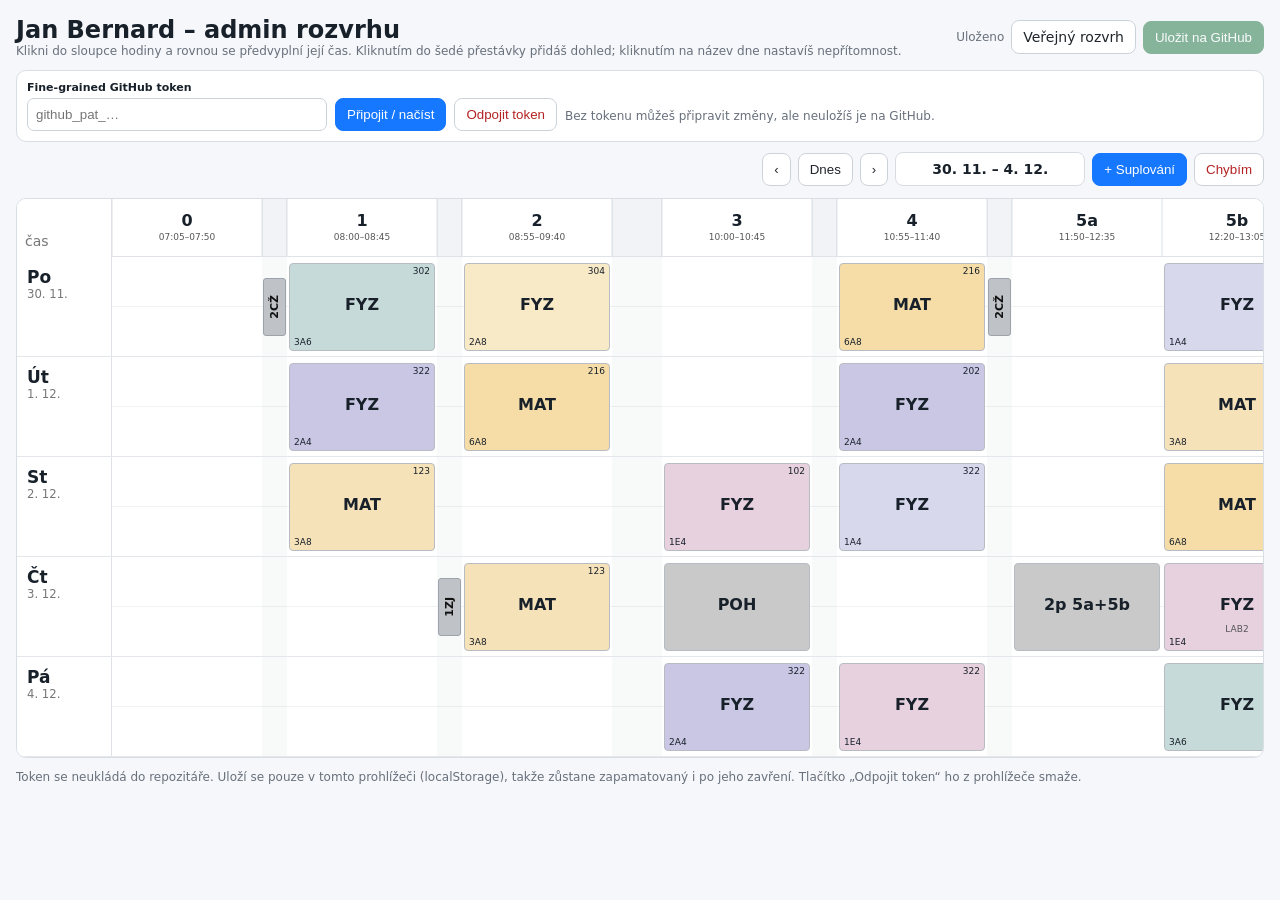
==== admin.html @ e3920791 "Admin: nápověda pro hodiny a dohledy" ====
<!doctype html><html lang="cs"><head><meta charset="utf-8"><meta name="viewport" content="width=device-width,initial-scale=1"><title>Admin rozvrhu</title><link rel="stylesheet" href="style.css"></head><body class="admin"><div class="app"><div class="top"><div><h1 id="pageTitle">Admin rozvrhu</h1><div class="sub">Klikni do sloupce hodiny a rovnou se předvyplní její čas. Kliknutím do šedé přestávky přidáš dohled; kliknutím na název dne nastavíš nepřítomnost.</div></div><div class="controls"><span id="dirty" class="sub">Uloženo</span><a class="btn" href="index.html">Veřejný rozvrh</a><button class="btn green" id="saveGitHub" disabled>Uložit na GitHub</button></div></div><div class="adminbox"><div class="field"><label>Fine-grained GitHub token</label><input type="password" id="tokenInput" placeholder="github_pat_…" autocomplete="off"></div><button class="btn primary" id="connect">Připojit / načíst</button><button class="btn red" id="disconnect">Odpojit token</button><span class="status" id="tokenState"></span></div><div class="notice" id="notice"></div><div class="top"><span></span><div class="controls"><button class="btn" id="prevWeek">‹</button><button class="btn" id="todayBtn">Dnes</button><button class="btn" id="nextWeek">›</button><span class="week" id="weekLabel"></span><button class="btn primary" id="addSub">+ Suplování</button><button class="btn red" id="addAbs">Chybím</button></div></div><div class="shell"><div class="sched"><div style="position:relative"><div class="corner">čas</div><div class="head" id="timeHeader"></div></div><div id="days"></div></div></div><p class="hint">Token se neukládá do repozitáře. Uloží se pouze v tomto prohlížeči (localStorage), takže zůstane zapamatovaný i po jeho zavření. Tlačítko „Odpojit token“ ho z prohlížeče smaže.</p></div>
<dialog id="dlg"><div class="modal"><h2 id="dlgTitle">Upravit</h2><div class="form"><div class="field full"><label>Stav</label><select id="fStatus"><option value="normal">Běžná hodina / změna</option><option value="cancelled">Hodina odpadá</option></select></div><div class="field"><label>Datum</label><input type="date" id="fDate"></div><div class="field"><label>Předmět</label><input id="fSubject"></div><div class="field"><label>Třída</label><input id="fClass"></div><div class="field"><label>Učebna / místo dohledu</label><input id="fRoom"></div><div class="field"><label>Od</label><input type="time" id="fStart"></div><div class="field"><label>Do</label><input type="time" id="fEnd"></div><div class="field full"><label>Poznámka</label><textarea id="fNote"></textarea></div></div><div class="actions"><button class="btn red hidden" id="del">Smazat</button><span></span><div><button class="btn" onclick="dlg.close()">Zrušit</button> <button class="btn primary" id="saveLesson">Použít změnu</button></div></div></div></dialog>
<dialog id="adlg"><div class="modal"><h2>Nepřítomnost</h2><div class="field"><label>Datum</label><input type="date" id="aDate"></div><br><div class="field"><label>Poznámka</label><input id="aNote" placeholder="školení, nemoc…"></div><div class="actions"><button class="btn red hidden" id="adel">Zrušit nepřítomnost</button><div><button class="btn" onclick="adlg.close()">Zavřít</button> <button class="btn primary" id="asave">Použít</button></div></div></div></dialog>
<script src="common.js"></script><script src="admin.js"></script></body></html>
---- style.css ----
*{box-sizing:border-box}body{margin:0;background:#f5f7fa;color:#18202a;font:14px system-ui,-apple-system,Segoe UI,Arial}.app{max-width:1700px;margin:auto;padding:16px}.top{display:flex;align-items:center;justify-content:space-between;gap:10px;flex-wrap:wrap;margin-bottom:12px}h1{font-size:24px;margin:0}.sub,.hint{color:#68707c;font-size:12px}.controls{display:flex;gap:7px;align-items:center;flex-wrap:wrap}.btn{border:1px solid #ccd2d9;border-radius:8px;background:#fff;padding:8px 11px;color:#20252b;text-decoration:none;cursor:pointer}.btn.primary{background:#1677ff;border-color:#1677ff;color:#fff}.btn.green{background:#19733b;border-color:#19733b;color:#fff}.btn.red{color:#b42323}.btn:disabled{opacity:.5}.week{min-width:190px;text-align:center;font-weight:650;background:#fff;border:1px solid #d7dce2;padding:8px;border-radius:8px}.notice{display:none;padding:9px 11px;margin:0 0 10px;border-radius:8px;background:#fff4ce;border:1px solid #e9cf75}.notice.show{display:block}.notice.ok{background:#eaf7ee;border-color:#a9d5b4}.notice.err{background:#fff0f0;border-color:#dfa4a4}.adminbox{display:flex;gap:8px;align-items:end;flex-wrap:wrap;background:#fff;border:1px solid #d9dee5;border-radius:10px;padding:10px;margin-bottom:10px}.adminbox input{min-width:300px}.status{color:#68707c;font-size:12px;padding-bottom:8px}.shell{overflow:auto;background:#fff;border:1px solid #d9dee5;border-radius:10px}.sched{min-width:1500px}.head{display:grid;position:relative;height:58px;margin-left:95px;border-bottom:1px solid #dfe3e8;background:#fff}.corner{position:absolute;width:95px;height:58px;border-right:1px solid #dfe3e8;padding:34px 8px 0;color:#777;z-index:5;background:#fff}.periodCell{display:flex;flex-direction:column;align-items:center;justify-content:center;border-left:1px solid #edf0f3;border-right:1px solid #edf0f3;white-space:nowrap}.periodCell b{font-size:16px;line-height:1.05}.periodCell small{font-size:9px;color:#555;margin-top:2px}.breakCell{background:#f1f3f6;border-left:1px solid #e0e4e9;border-right:1px solid #e0e4e9}.row{position:relative;height:100px;border-bottom:1px solid #e3e6ea;background:#fff}.day{position:absolute;left:0;top:0;width:95px;height:100%;z-index:7;background:#fff;border-right:1px solid #dfe3e8;padding:10px}.day b{font-size:17px}.day small{display:block;color:#777}.admin .day{cursor:pointer}.track{position:absolute;left:95px;right:0;top:0;bottom:0;display:grid;align-items:stretch;overflow:hidden}.track:before{content:"";position:absolute;inset:0;pointer-events:none;background:linear-gradient(to bottom,transparent 0,transparent 49%,rgba(230,233,238,.6) 50%,transparent 51%)}.slotHit{grid-row:1;border:0;padding:0;margin:0;background:transparent;z-index:1;min-width:0}.admin .slotHit{cursor:pointer}.admin .periodHit:hover{background:rgba(22,119,255,.055)}.admin .breakHit{background:rgba(130,138,150,.055)}.admin .breakHit:hover{background:rgba(130,138,150,.16)}.lesson{grid-row:1;position:relative;height:88px;align-self:center;margin:0 2px;border:1px solid #b7bcc3;border-radius:4px;overflow:hidden;z-index:2;min-width:0}.admin .lesson{cursor:pointer}.lesson .room{position:absolute;right:4px;top:2px;font-size:9px}.lesson .etime{position:absolute;left:4px;top:2px;font-size:8px;color:#5f6873}.lesson .subj{position:absolute;top:31px;left:4px;right:4px;text-align:center;font-size:16px;font-weight:600;white-space:nowrap;overflow:hidden;text-overflow:ellipsis}.lesson .cls{position:absolute;left:4px;bottom:3px;font-size:9px}.lesson .note{position:absolute;left:4px;right:4px;bottom:16px;text-align:center;font-size:9px;color:#555;white-space:nowrap;overflow:hidden;text-overflow:ellipsis}.lesson.changed:after,.duty.changed:after{content:'ZMĚNA';position:absolute;left:3px;top:2px;font-size:8px;font-weight:700;background:#ffefad;padding:1px 3px;border-radius:2px}.lesson.cancelled{background:repeating-linear-gradient(-45deg,#f6d2d2,#f6d2d2 7px,#fff0f0 7px,#fff0f0 14px)!important}.lesson.cancelled .subj{text-decoration:line-through}.lesson.now{outline:3px solid #1677ff;outline-offset:-1px}.duty{grid-row:1;position:relative;z-index:4;align-self:center;height:58px;margin:0 1px;border:1px solid #9da3aa;border-radius:3px;background:#bfc2c6;color:#111;display:flex;align-items:center;justify-content:center;overflow:hidden;cursor:default}.admin .duty{cursor:pointer}.duty span{writing-mode:vertical-rl;transform:rotate(180deg);font-size:11px;font-weight:650;white-space:nowrap}.duty.cancelled{opacity:.45;text-decoration:line-through}.duty.now{outline:3px solid #1677ff;outline-offset:-1px}.absence{display:none;position:absolute;left:0;right:0;top:30px;height:40px;z-index:12;border:2px solid #c62828;background:#ffededee;align-items:center;justify-content:center;color:#a61c1c;font-weight:800}.absent .lesson,.absent .duty{opacity:.25}.absent .absence{display:flex}.line{display:none;grid-row:1;position:relative;z-index:15;pointer-events:none;width:100%;height:100%}.line:after{content:"";position:absolute;left:calc(var(--frac,0)*100%);top:0;bottom:0;width:2px;background:#e12626;box-shadow:0 0 0 1px #fff8}.line:before{content:attr(data-time);position:absolute;left:calc(var(--frac,0)*100% + 3px);top:2px;background:#e12626;color:#fff;padding:1px 4px;border-radius:3px;font-size:9px;white-space:nowrap}.field{display:flex;flex-direction:column;gap:4px}.field label{font-size:11px;font-weight:650}.field input,.field select,.field textarea{border:1px solid #ccd2d9;border-radius:7px;padding:8px}.field textarea{min-height:60px}dialog{border:0;border-radius:12px;padding:0;width:min(510px,calc(100% - 24px));box-shadow:0 20px 60px #0005}dialog::backdrop{background:#1116}.modal{padding:16px}.form{display:grid;grid-template-columns:1fr 1fr;gap:9px}.full{grid-column:1/-1}.actions{display:flex;justify-content:space-between;gap:8px;margin-top:14px}.hidden{display:none!important}@media(max-width:700px){.app{padding:9px}h1{font-size:20px}.form{grid-template-columns:1fr}.full{grid-column:auto}.adminbox input{min-width:100%}.week{min-width:150px}.lesson .subj{font-size:14px}}
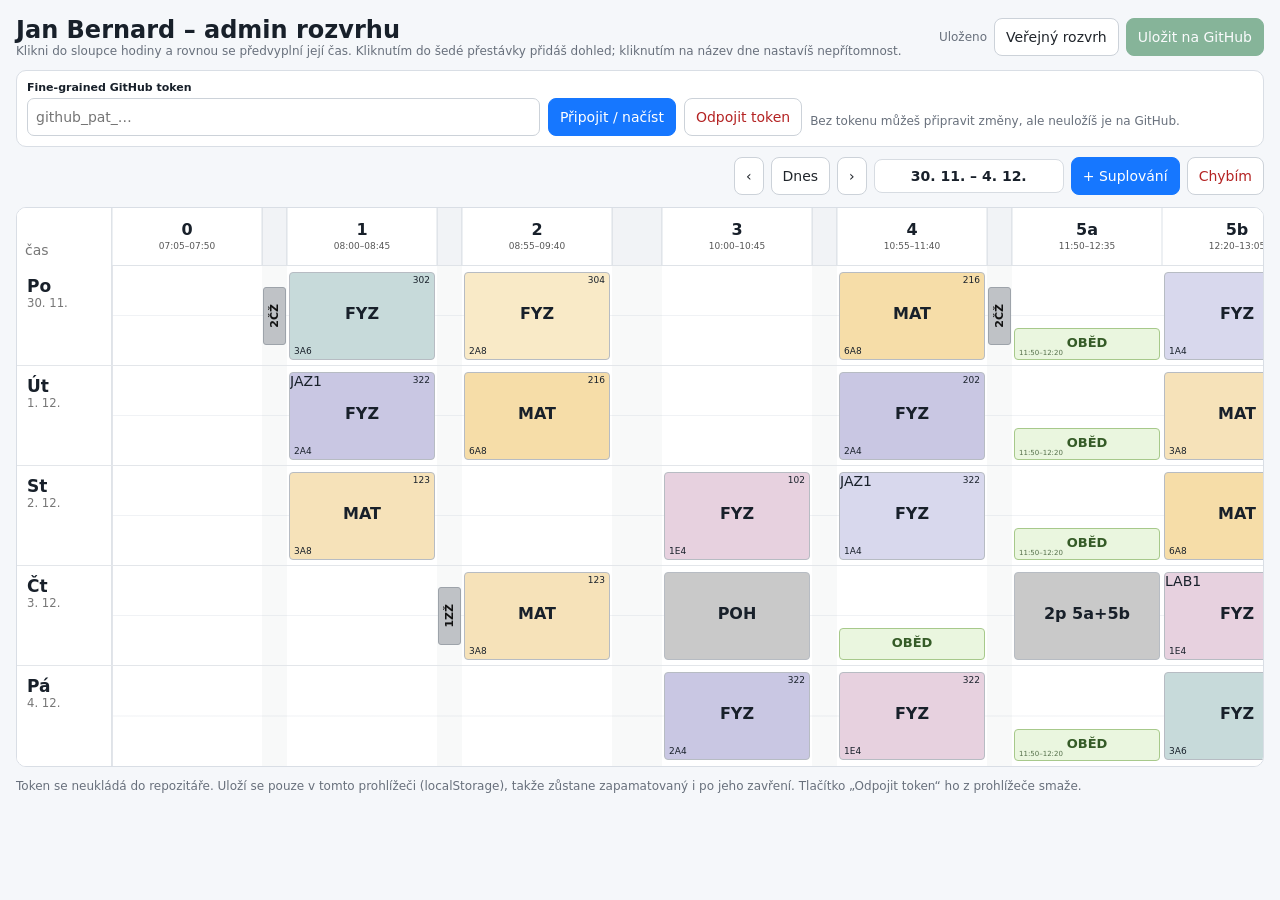
==== commit e257e16f: "Admin: přidat volbu Test / písemka" ====
--- a/admin.html
+++ b/admin.html
@@ -1,4 +1,4 @@
 <!doctype html><html lang="cs"><head><meta charset="utf-8"><meta name="viewport" content="width=device-width,initial-scale=1"><title>Admin rozvrhu</title><link rel="stylesheet" href="style.css"></head><body class="admin"><div class="app"><div class="top"><div><h1 id="pageTitle">Admin rozvrhu</h1><div class="sub">Klikni do sloupce hodiny a rovnou se předvyplní její čas. Kliknutím do šedé přestávky přidáš dohled; kliknutím na název dne nastavíš nepřítomnost.</div></div><div class="controls"><span id="dirty" class="sub">Uloženo</span><a class="btn" href="index.html">Veřejný rozvrh</a><button class="btn green" id="saveGitHub" disabled>Uložit na GitHub</button></div></div><div class="adminbox"><div class="field"><label>Fine-grained GitHub token</label><input type="password" id="tokenInput" placeholder="github_pat_…" autocomplete="off"></div><button class="btn primary" id="connect">Připojit / načíst</button><button class="btn red" id="disconnect">Odpojit token</button><span class="status" id="tokenState"></span></div><div class="notice" id="notice"></div><div class="top"><span></span><div class="controls"><button class="btn" id="prevWeek">‹</button><button class="btn" id="todayBtn">Dnes</button><button class="btn" id="nextWeek">›</button><span class="week" id="weekLabel"></span><button class="btn primary" id="addSub">+ Suplování</button><button class="btn red" id="addAbs">Chybím</button></div></div><div class="shell"><div class="sched"><div style="position:relative"><div class="corner">čas</div><div class="head" id="timeHeader"></div></div><div id="days"></div></div></div><p class="hint">Token se neukládá do repozitáře. Uloží se pouze v tomto prohlížeči (localStorage), takže zůstane zapamatovaný i po jeho zavření. Tlačítko „Odpojit token“ ho z prohlížeče smaže.</p></div>
-<dialog id="dlg"><div class="modal"><h2 id="dlgTitle">Upravit</h2><div class="form"><div class="field full"><label>Stav</label><select id="fStatus"><option value="normal">Běžná hodina / změna</option><option value="cancelled">Hodina odpadá</option></select></div><div class="field"><label>Datum</label><input type="date" id="fDate"></div><div class="field"><label>Předmět</label><input id="fSubject"></div><div class="field"><label>Třída</label><input id="fClass"></div><div class="field"><label>Učebna / místo dohledu</label><input id="fRoom"></div><div class="field"><label>Od</label><input type="time" id="fStart"></div><div class="field"><label>Do</label><input type="time" id="fEnd"></div><div class="field full"><label>Poznámka</label><textarea id="fNote"></textarea></div></div><div class="actions"><button class="btn red hidden" id="del">Smazat</button><span></span><div><button class="btn" onclick="dlg.close()">Zrušit</button> <button class="btn primary" id="saveLesson">Použít změnu</button></div></div></div></dialog>
+<dialog id="dlg"><div class="modal"><h2 id="dlgTitle">Upravit</h2><div class="form"><div class="field full"><label>Stav</label><select id="fStatus"><option value="normal">Běžná hodina / změna</option><option value="cancelled">Hodina odpadá</option></select></div><div class="field"><label>Datum</label><input type="date" id="fDate"></div><div class="field"><label>Předmět</label><input id="fSubject"></div><div class="field"><label>Třída</label><input id="fClass"></div><div class="field"><label>Učebna / místo dohledu</label><input id="fRoom"></div><div class="field"><label>Od</label><input type="time" id="fStart"></div><div class="field"><label>Do</label><input type="time" id="fEnd"></div><div class="field full"><label class="checkline"><input type="checkbox" id="fTest"> <span>Test / písemka</span></label></div><div class="field full"><label>Poznámka</label><textarea id="fNote"></textarea></div></div><div class="actions"><button class="btn red hidden" id="del">Smazat</button><span></span><div><button class="btn" onclick="dlg.close()">Zrušit</button> <button class="btn primary" id="saveLesson">Použít změnu</button></div></div></div></dialog>
 <dialog id="adlg"><div class="modal"><h2>Nepřítomnost</h2><div class="field"><label>Datum</label><input type="date" id="aDate"></div><br><div class="field"><label>Poznámka</label><input id="aNote" placeholder="školení, nemoc…"></div><div class="actions"><button class="btn red hidden" id="adel">Zrušit nepřítomnost</button><div><button class="btn" onclick="adlg.close()">Zavřít</button> <button class="btn primary" id="asave">Použít</button></div></div></div></dialog>
 <script src="common.js"></script><script src="admin.js"></script></body></html>
--- a/style.css
+++ b/style.css
@@ -1 +1,83 @@
-*{box-sizing:border-box}body{margin:0;background:#f5f7fa;color:#18202a;font:14px system-ui,-apple-system,Segoe UI,Arial}.app{max-width:1700px;margin:auto;padding:16px}.top{display:flex;align-items:center;justify-content:space-between;gap:10px;flex-wrap:wrap;margin-bottom:12px}h1{font-size:24px;margin:0}.sub,.hint{color:#68707c;font-size:12px}.controls{display:flex;gap:7px;align-items:center;flex-wrap:wrap}.btn{border:1px solid #ccd2d9;border-radius:8px;background:#fff;padding:8px 11px;color:#20252b;text-decoration:none;cursor:pointer}.btn.primary{background:#1677ff;border-color:#1677ff;color:#fff}.btn.green{background:#19733b;border-color:#19733b;color:#fff}.btn.red{color:#b42323}.btn:disabled{opacity:.5}.week{min-width:190px;text-align:center;font-weight:650;background:#fff;border:1px solid #d7dce2;padding:8px;border-radius:8px}.notice{display:none;padding:9px 11px;margin:0 0 10px;border-radius:8px;background:#fff4ce;border:1px solid #e9cf75}.notice.show{display:block}.notice.ok{background:#eaf7ee;border-color:#a9d5b4}.notice.err{background:#fff0f0;border-color:#dfa4a4}.adminbox{display:flex;gap:8px;align-items:end;flex-wrap:wrap;background:#fff;border:1px solid #d9dee5;border-radius:10px;padding:10px;margin-bottom:10px}.adminbox input{min-width:300px}.status{color:#68707c;font-size:12px;padding-bottom:8px}.shell{overflow:auto;background:#fff;border:1px solid #d9dee5;border-radius:10px}.sched{min-width:1500px}.head{display:grid;position:relative;height:58px;margin-left:95px;border-bottom:1px solid #dfe3e8;background:#fff}.corner{position:absolute;width:95px;height:58px;border-right:1px solid #dfe3e8;padding:34px 8px 0;color:#777;z-index:5;background:#fff}.periodCell{display:flex;flex-direction:column;align-items:center;justify-content:center;border-left:1px solid #edf0f3;border-right:1px solid #edf0f3;white-space:nowrap}.periodCell b{font-size:16px;line-height:1.05}.periodCell small{font-size:9px;color:#555;margin-top:2px}.breakCell{background:#f1f3f6;border-left:1px solid #e0e4e9;border-right:1px solid #e0e4e9}.row{position:relative;height:100px;border-bottom:1px solid #e3e6ea;background:#fff}.day{position:absolute;left:0;top:0;width:95px;height:100%;z-index:7;background:#fff;border-right:1px solid #dfe3e8;padding:10px}.day b{font-size:17px}.day small{display:block;color:#777}.admin .day{cursor:pointer}.track{position:absolute;left:95px;right:0;top:0;bottom:0;display:grid;align-items:stretch;overflow:hidden}.track:before{content:"";position:absolute;inset:0;pointer-events:none;background:linear-gradient(to bottom,transparent 0,transparent 49%,rgba(230,233,238,.6) 50%,transparent 51%)}.slotHit{grid-row:1;border:0;padding:0;margin:0;background:transparent;z-index:1;min-width:0}.admin .slotHit{cursor:pointer}.admin .periodHit:hover{background:rgba(22,119,255,.055)}.admin .breakHit{background:rgba(130,138,150,.055)}.admin .breakHit:hover{background:rgba(130,138,150,.16)}.lesson{grid-row:1;position:relative;height:88px;align-self:center;margin:0 2px;border:1px solid #b7bcc3;border-radius:4px;overflow:hidden;z-index:2;min-width:0}.admin .lesson{cursor:pointer}.lesson .room{position:absolute;right:4px;top:2px;font-size:9px}.lesson .etime{position:absolute;left:4px;top:2px;font-size:8px;color:#5f6873}.lesson .subj{position:absolute;top:31px;left:4px;right:4px;text-align:center;font-size:16px;font-weight:600;white-space:nowrap;overflow:hidden;text-overflow:ellipsis}.lesson .cls{position:absolute;left:4px;bottom:3px;font-size:9px}.lesson .note{position:absolute;left:4px;right:4px;bottom:16px;text-align:center;font-size:9px;color:#555;white-space:nowrap;overflow:hidden;text-overflow:ellipsis}.lesson.changed:after,.duty.changed:after{content:'ZMĚNA';position:absolute;left:3px;top:2px;font-size:8px;font-weight:700;background:#ffefad;padding:1px 3px;border-radius:2px}.lesson.cancelled{background:repeating-linear-gradient(-45deg,#f6d2d2,#f6d2d2 7px,#fff0f0 7px,#fff0f0 14px)!important}.lesson.cancelled .subj{text-decoration:line-through}.lesson.now{outline:3px solid #1677ff;outline-offset:-1px}.duty{grid-row:1;position:relative;z-index:4;align-self:center;height:58px;margin:0 1px;border:1px solid #9da3aa;border-radius:3px;background:#bfc2c6;color:#111;display:flex;align-items:center;justify-content:center;overflow:hidden;cursor:default}.admin .duty{cursor:pointer}.duty span{writing-mode:vertical-rl;transform:rotate(180deg);font-size:11px;font-weight:650;white-space:nowrap}.duty.cancelled{opacity:.45;text-decoration:line-through}.duty.now{outline:3px solid #1677ff;outline-offset:-1px}.absence{display:none;position:absolute;left:0;right:0;top:30px;height:40px;z-index:12;border:2px solid #c62828;background:#ffededee;align-items:center;justify-content:center;color:#a61c1c;font-weight:800}.absent .lesson,.absent .duty{opacity:.25}.absent .absence{display:flex}.line{display:none;grid-row:1;position:relative;z-index:15;pointer-events:none;width:100%;height:100%}.line:after{content:"";position:absolute;left:calc(var(--frac,0)*100%);top:0;bottom:0;width:2px;background:#e12626;box-shadow:0 0 0 1px #fff8}.line:before{content:attr(data-time);position:absolute;left:calc(var(--frac,0)*100% + 3px);top:2px;background:#e12626;color:#fff;padding:1px 4px;border-radius:3px;font-size:9px;white-space:nowrap}.field{display:flex;flex-direction:column;gap:4px}.field label{font-size:11px;font-weight:650}.field input,.field select,.field textarea{border:1px solid #ccd2d9;border-radius:7px;padding:8px}.field textarea{min-height:60px}dialog{border:0;border-radius:12px;padding:0;width:min(510px,calc(100% - 24px));box-shadow:0 20px 60px #0005}dialog::backdrop{background:#1116}.modal{padding:16px}.form{display:grid;grid-template-columns:1fr 1fr;gap:9px}.full{grid-column:1/-1}.actions{display:flex;justify-content:space-between;gap:8px;margin-top:14px}.hidden{display:none!important}@media(max-width:700px){.app{padding:9px}h1{font-size:20px}.form{grid-template-columns:1fr}.full{grid-column:auto}.adminbox input{min-width:100%}.week{min-width:150px}.lesson .subj{font-size:14px}}
+:root{--day-w:95px;--row-h:100px}
+*{box-sizing:border-box}
+html{-webkit-text-size-adjust:100%}
+body{margin:0;background:#f5f7fa;color:#18202a;font:14px system-ui,-apple-system,Segoe UI,Arial;overscroll-behavior-y:none}
+button,input,select,textarea{font:inherit}
+button,a{-webkit-tap-highlight-color:transparent}
+.app{max-width:1700px;margin:auto;padding:16px}
+.top{display:flex;align-items:center;justify-content:space-between;gap:10px;flex-wrap:wrap;margin-bottom:12px}
+h1{font-size:24px;margin:0}
+.sub,.hint{color:#68707c;font-size:12px}
+.controls{display:flex;gap:7px;align-items:center;flex-wrap:wrap}
+.btn{min-height:38px;border:1px solid #ccd2d9;border-radius:8px;background:#fff;padding:8px 11px;color:#20252b;text-decoration:none;cursor:pointer;display:inline-flex;align-items:center;justify-content:center}
+.btn.primary{background:#1677ff;border-color:#1677ff;color:#fff}.btn.green{background:#19733b;border-color:#19733b;color:#fff}.btn.red{color:#b42323}.btn:disabled{opacity:.5}
+.week{min-width:190px;text-align:center;font-weight:650;background:#fff;border:1px solid #d7dce2;padding:8px;border-radius:8px;white-space:nowrap}
+.notice{display:none;padding:9px 11px;margin:0 0 10px;border-radius:8px;background:#fff4ce;border:1px solid #e9cf75}.notice.show{display:block}.notice.ok{background:#eaf7ee;border-color:#a9d5b4}.notice.err{background:#fff0f0;border-color:#dfa4a4}
+.adminbox{display:flex;gap:8px;align-items:end;flex-wrap:wrap;background:#fff;border:1px solid #d9dee5;border-radius:10px;padding:10px;margin-bottom:10px}.adminbox .field{flex:1 1 330px}.adminbox input{width:100%;min-width:300px}.status{color:#68707c;font-size:12px;padding-bottom:8px;flex:1 1 260px}
+.shell{overflow:auto;background:#fff;border:1px solid #d9dee5;border-radius:10px;-webkit-overflow-scrolling:touch;touch-action:pan-x pan-y;overscroll-behavior-x:contain;scrollbar-gutter:stable}
+.sched{min-width:1500px}
+.sched>div:first-child{display:flex;position:relative;background:#fff}
+.corner{position:sticky;left:0;flex:0 0 var(--day-w);width:var(--day-w);height:58px;border-right:1px solid #dfe3e8;padding:34px 8px 0;color:#777;z-index:30;background:#fff}
+.head{display:grid;position:relative;flex:1 0 auto;height:58px;border-bottom:1px solid #dfe3e8;background:#fff;z-index:10}
+.periodCell{display:flex;flex-direction:column;align-items:center;justify-content:center;border-left:1px solid #edf0f3;border-right:1px solid #edf0f3;white-space:nowrap}.periodCell b{font-size:16px;line-height:1.05}.periodCell small{font-size:9px;color:#555;margin-top:2px}
+.breakCell{background:#f1f3f6;border-left:1px solid #e0e4e9;border-right:1px solid #e0e4e9}
+.row{position:relative;height:var(--row-h);border-bottom:1px solid #e3e6ea;background:#fff}.row:last-child{border-bottom:0}.row.today{background:#fbfdff}
+.day{position:sticky;left:0;top:0;width:var(--day-w);height:100%;z-index:25;background:#fff;border-right:1px solid #dfe3e8;padding:10px;box-shadow:1px 0 0 rgba(223,227,232,.9)}.day b{font-size:17px}.day small{display:block;color:#777}.today .day{background:#eef6ff;box-shadow:inset -3px 0 #1677ff,1px 0 0 #dfe3e8}.admin .day{cursor:pointer}
+.track{position:absolute;left:var(--day-w);right:0;top:0;bottom:0;display:grid;align-items:stretch;overflow:hidden}.track:before{content:"";position:absolute;inset:0;pointer-events:none;background:linear-gradient(to bottom,transparent 0,transparent 49%,rgba(230,233,238,.6) 50%,transparent 51%)}
+.slotHit{grid-row:1;border:0;padding:0;margin:0;background:transparent;z-index:1;min-width:0}.admin .slotHit{cursor:pointer}.admin .periodHit:hover{background:rgba(22,119,255,.055)}.admin .breakHit{background:rgba(130,138,150,.055)}.admin .breakHit:hover{background:rgba(130,138,150,.16)}
+.lesson{grid-row:1;position:relative;height:88px;align-self:center;margin:0 2px;border:1px solid #b7bcc3;border-radius:4px;overflow:hidden;z-index:2;min-width:0;user-select:none}.admin .lesson{cursor:pointer}.lesson .room{position:absolute;right:4px;top:2px;font-size:9px}.lesson .etime{position:absolute;left:4px;top:2px;font-size:8px;color:#5f6873}.lesson .subj{position:absolute;top:31px;left:4px;right:4px;text-align:center;font-size:16px;font-weight:600;white-space:nowrap;overflow:hidden;text-overflow:ellipsis}.lesson .cls{position:absolute;left:4px;bottom:3px;font-size:9px}.lesson .note{position:absolute;left:4px;right:4px;bottom:16px;text-align:center;font-size:9px;color:#555;white-space:nowrap;overflow:hidden;text-overflow:ellipsis}
+.lesson.lunch{height:32px;align-self:end;margin-bottom:5px;z-index:1;background:#eaf6df!important;border-color:#a7c98b}.lesson.lunch .subj{top:6px;font-size:13px;font-weight:700;color:#355b27}.lesson.lunch .etime{top:auto;bottom:2px;left:4px;font-size:7px;color:#55704b}.lesson.lunch .room,.lesson.lunch .cls,.lesson.lunch .note{display:none}.lesson.changed:after,.duty.changed:after{content:'ZMĚNA';position:absolute;left:3px;top:2px;font-size:8px;font-weight:700;background:#ffefad;padding:1px 3px;border-radius:2px}.lesson.cancelled{background:repeating-linear-gradient(-45deg,#f6d2d2,#f6d2d2 7px,#fff0f0 7px,#fff0f0 14px)!important}.lesson.cancelled .subj{text-decoration:line-through}.lesson.now{outline:3px solid #1677ff;outline-offset:-1px}
+.duty{grid-row:1;position:relative;z-index:4;align-self:center;height:58px;margin:0 1px;border:1px solid #9da3aa;border-radius:3px;background:#bfc2c6;color:#111;display:flex;align-items:center;justify-content:center;overflow:hidden;cursor:default;user-select:none}.admin .duty{cursor:pointer}.duty span{writing-mode:vertical-rl;transform:rotate(180deg);font-size:11px;font-weight:650;white-space:nowrap}.duty.cancelled{opacity:.45;text-decoration:line-through}.duty.now{outline:3px solid #1677ff;outline-offset:-1px}
+.absence{display:none;position:absolute;left:0;right:0;top:30px;height:40px;z-index:12;border:2px solid #c62828;background:#ffededee;align-items:center;justify-content:center;color:#a61c1c;font-weight:800}.absent .lesson,.absent .duty{opacity:.25}.absent .absence{display:flex}
+.line{display:none;grid-row:1;position:relative;z-index:15;pointer-events:none;width:100%;height:100%}.line:after{content:"";position:absolute;left:calc(var(--frac,0)*100%);top:0;bottom:0;width:2px;background:#e12626;box-shadow:0 0 0 1px #fff8}.line:before{content:attr(data-time);position:absolute;left:calc(var(--frac,0)*100% + 3px);top:2px;background:#e12626;color:#fff;padding:1px 4px;border-radius:3px;font-size:9px;white-space:nowrap}
+.field{display:flex;flex-direction:column;gap:4px}.field label{font-size:11px;font-weight:650}.field input,.field select,.field textarea{border:1px solid #ccd2d9;border-radius:7px;padding:8px;min-height:38px}.field textarea{min-height:70px}
+dialog{border:0;border-radius:12px;padding:0;width:min(510px,calc(100% - 24px));box-shadow:0 20px 60px #0005}dialog::backdrop{background:#1116}.modal{padding:16px}.form{display:grid;grid-template-columns:1fr 1fr;gap:9px}.full{grid-column:1/-1}.actions{display:flex;justify-content:space-between;gap:8px;margin-top:14px}.hidden{display:none!important}
+
+@media(max-width:700px){
+  :root{--day-w:72px;--row-h:86px}
+  body{font-size:13px}
+  .app{padding:8px 7px 12px}
+  .top{align-items:flex-start;margin-bottom:9px;gap:7px}
+  .top>div:first-child{min-width:0}
+  h1{font-size:19px;line-height:1.15}
+  .sub{font-size:11px;line-height:1.3;margin-top:3px}
+  .hint{font-size:11px;line-height:1.35;margin:8px 2px}
+  .controls{width:100%;gap:6px}
+  .btn{min-height:44px;padding:9px 12px;border-radius:10px;touch-action:manipulation}
+  .controls .week{flex:1 1 145px;min-width:135px;min-height:44px;display:flex;align-items:center;justify-content:center;padding:7px 9px}
+  #prevWeek,#nextWeek{width:44px;padding:0;flex:0 0 44px}
+  #todayBtn{flex:0 0 auto}
+  #addSub,#addAbs{flex:1 1 110px}
+  .notice{font-size:12px;margin-bottom:8px}
+  .adminbox{padding:9px;gap:7px;align-items:stretch}
+  .adminbox .field{flex:1 1 100%;width:100%}
+  .adminbox input{min-width:0;width:100%;min-height:44px}
+  .adminbox .btn{flex:1 1 calc(50% - 4px)}
+  .status{flex:1 1 100%;padding:2px 1px 0;font-size:11px;line-height:1.3}
+  .shell{margin-inline:-1px;border-radius:8px;scrollbar-width:thin}
+  .corner{height:52px;padding:30px 7px 0;font-size:10px}
+  .head{height:52px}
+  .periodCell b{font-size:15px}.periodCell small{font-size:8px;margin-top:1px}
+  .day{padding:8px 6px}.day b{font-size:15px}.day small{font-size:10px;margin-top:2px}
+  .lesson{height:74px;margin:0 1px;border-radius:5px}
+  .lesson.lunch{height:30px;margin-bottom:4px}.lesson.lunch .subj{top:5px;font-size:12px}.lesson.lunch .etime{font-size:7px}
+  .lesson .subj{top:25px;font-size:14px}.lesson .room{font-size:8px}.lesson .etime{font-size:7px}.lesson .cls{font-size:8px}.lesson .note{bottom:14px;font-size:8px}
+  .lesson.changed:after,.duty.changed:after{font-size:7px}
+  .duty{height:54px;min-width:30px}.duty span{font-size:10px}
+  .absence{top:24px;height:38px;font-size:12px;left:2px;right:2px}
+  .line:before{font-size:8px;top:1px}
+  .admin .periodHit:active{background:rgba(22,119,255,.12)}.admin .breakHit:active{background:rgba(130,138,150,.22)}
+  dialog{width:100%;max-width:none;margin:auto 0 0 0;border-radius:16px 16px 0 0;max-height:92dvh;overflow:auto}
+  .modal{padding:16px 14px calc(14px + env(safe-area-inset-bottom))}
+  .modal h2{margin-top:0;font-size:19px}
+  .form{grid-template-columns:1fr;gap:10px}.full{grid-column:auto}
+  .field input,.field select,.field textarea{min-height:44px;font-size:16px}
+  .actions{position:sticky;bottom:0;background:#fff;padding-top:10px;align-items:center}
+  .actions .btn{min-height:44px}
+}
+
+@media(max-width:390px){
+  .controls .week{flex-basis:100%;order:5}
+  .top .controls>a.btn{flex:1 1 auto}
+  .adminbox .btn{flex-basis:100%}
+}
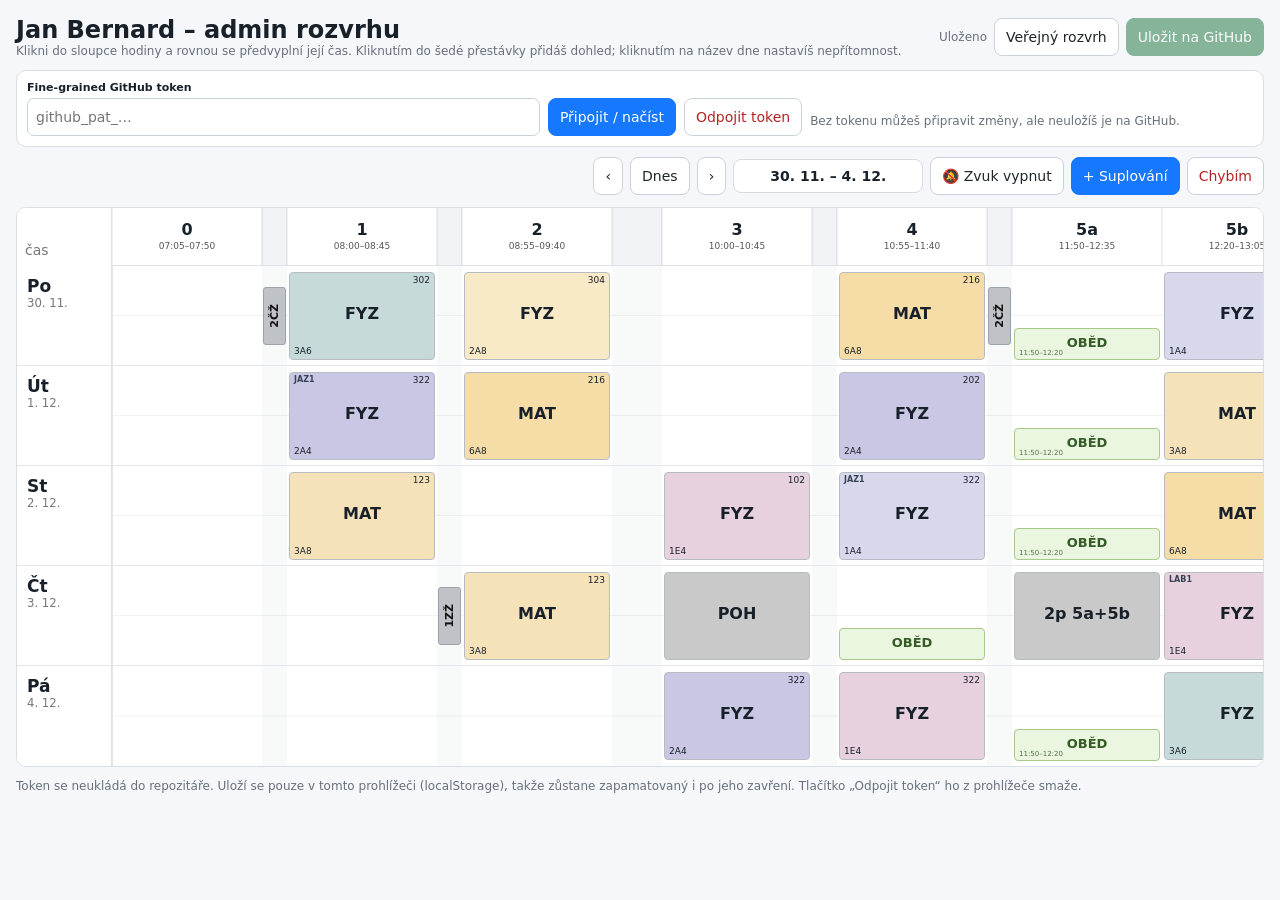
==== commit b5851c7c: "Admin: ovládání zvuku upozornění" ====
--- a/admin.html
+++ b/admin.html
@@ -1,4 +1,4 @@
-<!doctype html><html lang="cs"><head><meta charset="utf-8"><meta name="viewport" content="width=device-width,initial-scale=1"><title>Admin rozvrhu</title><link rel="stylesheet" href="style.css"></head><body class="admin"><div class="app"><div class="top"><div><h1 id="pageTitle">Admin rozvrhu</h1><div class="sub">Klikni do sloupce hodiny a rovnou se předvyplní její čas. Kliknutím do šedé přestávky přidáš dohled; kliknutím na název dne nastavíš nepřítomnost.</div></div><div class="controls"><span id="dirty" class="sub">Uloženo</span><a class="btn" href="index.html">Veřejný rozvrh</a><button class="btn green" id="saveGitHub" disabled>Uložit na GitHub</button></div></div><div class="adminbox"><div class="field"><label>Fine-grained GitHub token</label><input type="password" id="tokenInput" placeholder="github_pat_…" autocomplete="off"></div><button class="btn primary" id="connect">Připojit / načíst</button><button class="btn red" id="disconnect">Odpojit token</button><span class="status" id="tokenState"></span></div><div class="notice" id="notice"></div><div class="top"><span></span><div class="controls"><button class="btn" id="prevWeek">‹</button><button class="btn" id="todayBtn">Dnes</button><button class="btn" id="nextWeek">›</button><span class="week" id="weekLabel"></span><button class="btn primary" id="addSub">+ Suplování</button><button class="btn red" id="addAbs">Chybím</button></div></div><div class="shell"><div class="sched"><div style="position:relative"><div class="corner">čas</div><div class="head" id="timeHeader"></div></div><div id="days"></div></div></div><p class="hint">Token se neukládá do repozitáře. Uloží se pouze v tomto prohlížeči (localStorage), takže zůstane zapamatovaný i po jeho zavření. Tlačítko „Odpojit token“ ho z prohlížeče smaže.</p></div>
+<!doctype html><html lang="cs"><head><meta charset="utf-8"><meta name="viewport" content="width=device-width,initial-scale=1"><title>Admin rozvrhu</title><link rel="stylesheet" href="style.css"></head><body class="admin"><div class="app"><div class="top"><div><h1 id="pageTitle">Admin rozvrhu</h1><div class="sub">Klikni do sloupce hodiny a rovnou se předvyplní její čas. Kliknutím do šedé přestávky přidáš dohled; kliknutím na název dne nastavíš nepřítomnost.</div></div><div class="controls"><span id="dirty" class="sub">Uloženo</span><a class="btn" href="index.html">Veřejný rozvrh</a><button class="btn green" id="saveGitHub" disabled>Uložit na GitHub</button></div></div><div class="adminbox"><div class="field"><label>Fine-grained GitHub token</label><input type="password" id="tokenInput" placeholder="github_pat_…" autocomplete="off"></div><button class="btn primary" id="connect">Připojit / načíst</button><button class="btn red" id="disconnect">Odpojit token</button><span class="status" id="tokenState"></span></div><div class="notice" id="notice"></div><div class="top"><span></span><div class="controls"><button class="btn" id="prevWeek">‹</button><button class="btn" id="todayBtn">Dnes</button><button class="btn" id="nextWeek">›</button><span class="week" id="weekLabel"></span><button class="btn alertToggle" id="alertToggle" type="button">🔕 Zvuk</button><button class="btn primary" id="addSub">+ Suplování</button><button class="btn red" id="addAbs">Chybím</button></div></div><div class="shell"><div class="sched"><div style="position:relative"><div class="corner">čas</div><div class="head" id="timeHeader"></div></div><div id="days"></div></div></div><p class="hint">Token se neukládá do repozitáře. Uloží se pouze v tomto prohlížeči (localStorage), takže zůstane zapamatovaný i po jeho zavření. Tlačítko „Odpojit token“ ho z prohlížeče smaže.</p></div>
 <dialog id="dlg"><div class="modal"><h2 id="dlgTitle">Upravit</h2><div class="form"><div class="field full"><label>Stav</label><select id="fStatus"><option value="normal">Běžná hodina / změna</option><option value="cancelled">Hodina odpadá</option></select></div><div class="field"><label>Datum</label><input type="date" id="fDate"></div><div class="field"><label>Předmět</label><input id="fSubject"></div><div class="field"><label>Třída</label><input id="fClass"></div><div class="field"><label>Učebna / místo dohledu</label><input id="fRoom"></div><div class="field"><label>Od</label><input type="time" id="fStart"></div><div class="field"><label>Do</label><input type="time" id="fEnd"></div><div class="field full"><label class="checkline"><input type="checkbox" id="fTest"> <span>Test / písemka</span></label></div><div class="field full"><label>Poznámka</label><textarea id="fNote"></textarea></div></div><div class="actions"><button class="btn red hidden" id="del">Smazat</button><span></span><div><button class="btn" onclick="dlg.close()">Zrušit</button> <button class="btn primary" id="saveLesson">Použít změnu</button></div></div></div></dialog>
 <dialog id="adlg"><div class="modal"><h2>Nepřítomnost</h2><div class="field"><label>Datum</label><input type="date" id="aDate"></div><br><div class="field"><label>Poznámka</label><input id="aNote" placeholder="školení, nemoc…"></div><div class="actions"><button class="btn red hidden" id="adel">Zrušit nepřítomnost</button><div><button class="btn" onclick="adlg.close()">Zavřít</button> <button class="btn primary" id="asave">Použít</button></div></div></div></dialog>
 <script src="common.js"></script><script src="admin.js"></script></body></html>
--- a/style.css
+++ b/style.css
@@ -25,12 +25,12 @@
 .day{position:sticky;left:0;top:0;width:var(--day-w);height:100%;z-index:25;background:#fff;border-right:1px solid #dfe3e8;padding:10px;box-shadow:1px 0 0 rgba(223,227,232,.9)}.day b{font-size:17px}.day small{display:block;color:#777}.today .day{background:#eef6ff;box-shadow:inset -3px 0 #1677ff,1px 0 0 #dfe3e8}.admin .day{cursor:pointer}
 .track{position:absolute;left:var(--day-w);right:0;top:0;bottom:0;display:grid;align-items:stretch;overflow:hidden}.track:before{content:"";position:absolute;inset:0;pointer-events:none;background:linear-gradient(to bottom,transparent 0,transparent 49%,rgba(230,233,238,.6) 50%,transparent 51%)}
 .slotHit{grid-row:1;border:0;padding:0;margin:0;background:transparent;z-index:1;min-width:0}.admin .slotHit{cursor:pointer}.admin .periodHit:hover{background:rgba(22,119,255,.055)}.admin .breakHit{background:rgba(130,138,150,.055)}.admin .breakHit:hover{background:rgba(130,138,150,.16)}
-.lesson{grid-row:1;position:relative;height:88px;align-self:center;margin:0 2px;border:1px solid #b7bcc3;border-radius:4px;overflow:hidden;z-index:2;min-width:0;user-select:none}.admin .lesson{cursor:pointer}.lesson .room{position:absolute;right:4px;top:2px;font-size:9px}.lesson .etime{position:absolute;left:4px;top:2px;font-size:8px;color:#5f6873}.lesson .subj{position:absolute;top:31px;left:4px;right:4px;text-align:center;font-size:16px;font-weight:600;white-space:nowrap;overflow:hidden;text-overflow:ellipsis}.lesson .cls{position:absolute;left:4px;bottom:3px;font-size:9px}.lesson .note{position:absolute;left:4px;right:4px;bottom:16px;text-align:center;font-size:9px;color:#555;white-space:nowrap;overflow:hidden;text-overflow:ellipsis}
-.lesson.lunch{height:32px;align-self:end;margin-bottom:5px;z-index:1;background:#eaf6df!important;border-color:#a7c98b}.lesson.lunch .subj{top:6px;font-size:13px;font-weight:700;color:#355b27}.lesson.lunch .etime{top:auto;bottom:2px;left:4px;font-size:7px;color:#55704b}.lesson.lunch .room,.lesson.lunch .cls,.lesson.lunch .note{display:none}.lesson.changed:after,.duty.changed:after{content:'ZMĚNA';position:absolute;left:3px;top:2px;font-size:8px;font-weight:700;background:#ffefad;padding:1px 3px;border-radius:2px}.lesson.cancelled{background:repeating-linear-gradient(-45deg,#f6d2d2,#f6d2d2 7px,#fff0f0 7px,#fff0f0 14px)!important}.lesson.cancelled .subj{text-decoration:line-through}.lesson.now{outline:3px solid #1677ff;outline-offset:-1px}
+.lesson{grid-row:1;position:relative;height:88px;align-self:center;margin:0 2px;border:1px solid #b7bcc3;border-radius:4px;overflow:hidden;z-index:2;min-width:0;user-select:none}.admin .lesson{cursor:pointer}.lesson .cycleTag{position:absolute;left:4px;top:2px;font-size:8px;font-weight:700;color:#364152}.lesson .room{position:absolute;right:4px;top:2px;font-size:9px}.lesson .testmark{position:absolute;left:50%;top:2px;transform:translateX(-50%);font-size:8px;font-weight:800;line-height:1.25;color:#a61c1c;background:#fff0f0;border:1px solid #e2a0a0;border-radius:4px;padding:1px 4px;letter-spacing:.02em}.lesson .etime{position:absolute;left:4px;top:2px;font-size:8px;color:#5f6873}.lesson .subj{position:absolute;top:31px;left:4px;right:4px;text-align:center;font-size:16px;font-weight:600;white-space:nowrap;overflow:hidden;text-overflow:ellipsis}.lesson .cls{position:absolute;left:4px;bottom:3px;font-size:9px}.lesson .note{position:absolute;left:4px;right:4px;bottom:16px;text-align:center;font-size:9px;color:#555;white-space:nowrap;overflow:hidden;text-overflow:ellipsis}
+.lesson.lunch{height:32px;align-self:end;margin-bottom:5px;z-index:1;background:#eaf6df!important;border-color:#a7c98b}.lesson.lunch .subj{top:6px;font-size:13px;font-weight:700;color:#355b27}.lesson.lunch .etime{top:auto;bottom:2px;left:4px;font-size:7px;color:#55704b}.lesson.lunch .room,.lesson.lunch .cls,.lesson.lunch .note,.lesson.lunch .cycleTag,.lesson.lunch .testmark{display:none}.lesson.changed:after,.duty.changed:after{content:'ZMĚNA';position:absolute;left:3px;top:2px;font-size:8px;font-weight:700;background:#ffefad;padding:1px 3px;border-radius:2px}.lesson.cancelled{background:repeating-linear-gradient(-45deg,#f6d2d2,#f6d2d2 7px,#fff0f0 7px,#fff0f0 14px)!important}.lesson.cancelled .subj{text-decoration:line-through}.lesson.now{outline:3px solid #1677ff;outline-offset:-1px}
 .duty{grid-row:1;position:relative;z-index:4;align-self:center;height:58px;margin:0 1px;border:1px solid #9da3aa;border-radius:3px;background:#bfc2c6;color:#111;display:flex;align-items:center;justify-content:center;overflow:hidden;cursor:default;user-select:none}.admin .duty{cursor:pointer}.duty span{writing-mode:vertical-rl;transform:rotate(180deg);font-size:11px;font-weight:650;white-space:nowrap}.duty.cancelled{opacity:.45;text-decoration:line-through}.duty.now{outline:3px solid #1677ff;outline-offset:-1px}
 .absence{display:none;position:absolute;left:0;right:0;top:30px;height:40px;z-index:12;border:2px solid #c62828;background:#ffededee;align-items:center;justify-content:center;color:#a61c1c;font-weight:800}.absent .lesson,.absent .duty{opacity:.25}.absent .absence{display:flex}
 .line{display:none;grid-row:1;position:relative;z-index:15;pointer-events:none;width:100%;height:100%}.line:after{content:"";position:absolute;left:calc(var(--frac,0)*100%);top:0;bottom:0;width:2px;background:#e12626;box-shadow:0 0 0 1px #fff8}.line:before{content:attr(data-time);position:absolute;left:calc(var(--frac,0)*100% + 3px);top:2px;background:#e12626;color:#fff;padding:1px 4px;border-radius:3px;font-size:9px;white-space:nowrap}
-.field{display:flex;flex-direction:column;gap:4px}.field label{font-size:11px;font-weight:650}.field input,.field select,.field textarea{border:1px solid #ccd2d9;border-radius:7px;padding:8px;min-height:38px}.field textarea{min-height:70px}
+.field{display:flex;flex-direction:column;gap:4px}.field label{font-size:11px;font-weight:650}.checkline{display:flex;flex-direction:row!important;align-items:center;gap:8px;min-height:38px;padding:7px 9px;border:1px solid #d8dde3;border-radius:8px;background:#fafbfc;cursor:pointer}.checkline input{width:18px;height:18px;min-height:0!important;margin:0}.field input,.field select,.field textarea{border:1px solid #ccd2d9;border-radius:7px;padding:8px;min-height:38px}.field textarea{min-height:70px}
 dialog{border:0;border-radius:12px;padding:0;width:min(510px,calc(100% - 24px));box-shadow:0 20px 60px #0005}dialog::backdrop{background:#1116}.modal{padding:16px}.form{display:grid;grid-template-columns:1fr 1fr;gap:9px}.full{grid-column:1/-1}.actions{display:flex;justify-content:space-between;gap:8px;margin-top:14px}.hidden{display:none!important}
 
 @media(max-width:700px){
@@ -61,7 +61,7 @@
   .day{padding:8px 6px}.day b{font-size:15px}.day small{font-size:10px;margin-top:2px}
   .lesson{height:74px;margin:0 1px;border-radius:5px}
   .lesson.lunch{height:30px;margin-bottom:4px}.lesson.lunch .subj{top:5px;font-size:12px}.lesson.lunch .etime{font-size:7px}
-  .lesson .subj{top:25px;font-size:14px}.lesson .room{font-size:8px}.lesson .etime{font-size:7px}.lesson .cls{font-size:8px}.lesson .note{bottom:14px;font-size:8px}
+  .lesson .subj{top:25px;font-size:14px}.lesson .cycleTag{font-size:7px}.lesson .room{font-size:8px}.lesson .testmark{font-size:7px;padding:1px 3px}.lesson .etime{font-size:7px}.lesson .cls{font-size:8px}.lesson .note{bottom:14px;font-size:8px}
   .lesson.changed:after,.duty.changed:after{font-size:7px}
   .duty{height:54px;min-width:30px}.duty span{font-size:10px}
   .absence{top:24px;height:38px;font-size:12px;left:2px;right:2px}
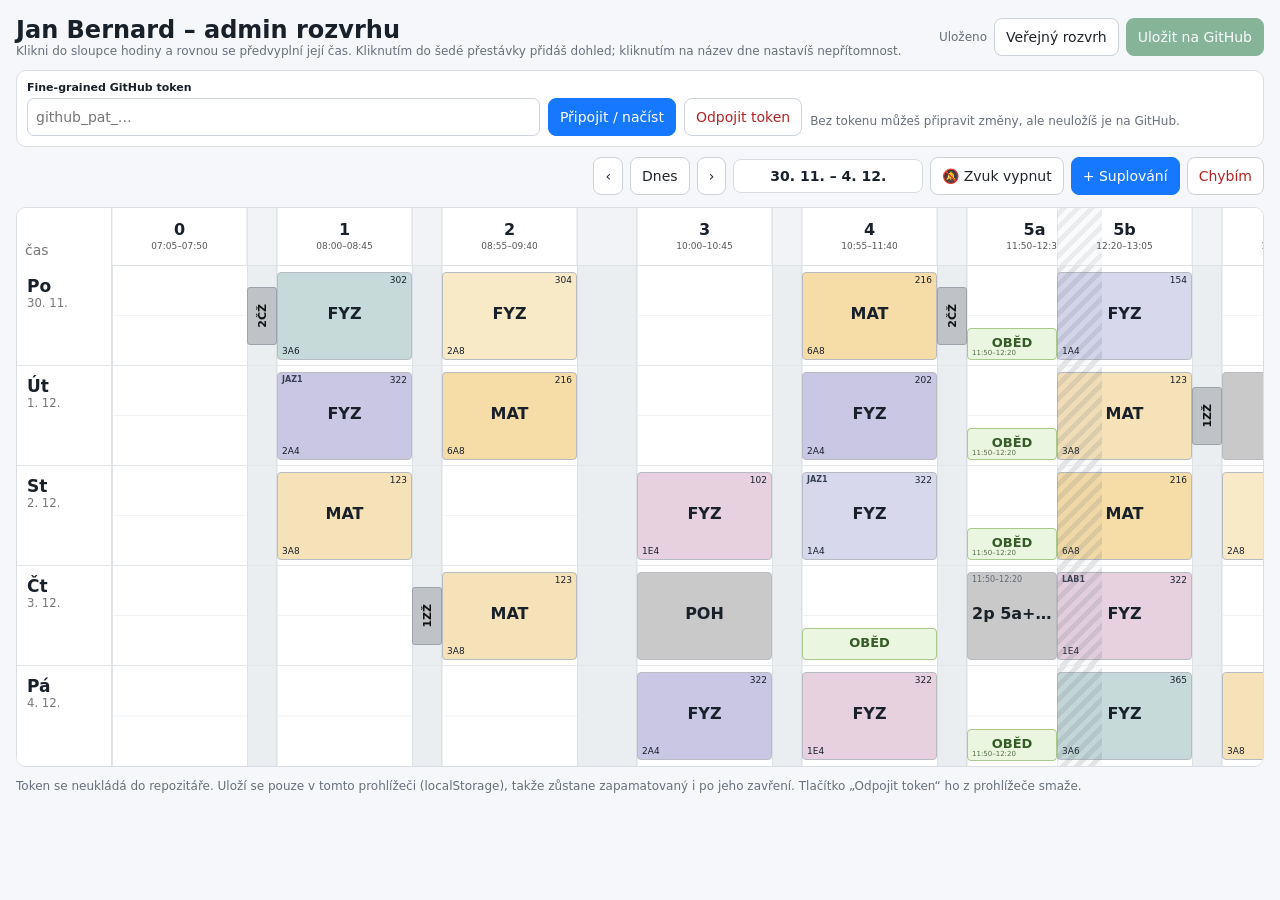
==== commit 517e89ac: "Admin: načíst novou časovou osu bez cache" ====
--- a/admin.html
+++ b/admin.html
@@ -1,4 +1,4 @@
-<!doctype html><html lang="cs"><head><meta charset="utf-8"><meta name="viewport" content="width=device-width,initial-scale=1"><title>Admin rozvrhu</title><link rel="stylesheet" href="style.css"></head><body class="admin"><div class="app"><div class="top"><div><h1 id="pageTitle">Admin rozvrhu</h1><div class="sub">Klikni do sloupce hodiny a rovnou se předvyplní její čas. Kliknutím do šedé přestávky přidáš dohled; kliknutím na název dne nastavíš nepřítomnost.</div></div><div class="controls"><span id="dirty" class="sub">Uloženo</span><a class="btn" href="index.html">Veřejný rozvrh</a><button class="btn green" id="saveGitHub" disabled>Uložit na GitHub</button></div></div><div class="adminbox"><div class="field"><label>Fine-grained GitHub token</label><input type="password" id="tokenInput" placeholder="github_pat_…" autocomplete="off"></div><button class="btn primary" id="connect">Připojit / načíst</button><button class="btn red" id="disconnect">Odpojit token</button><span class="status" id="tokenState"></span></div><div class="notice" id="notice"></div><div class="top"><span></span><div class="controls"><button class="btn" id="prevWeek">‹</button><button class="btn" id="todayBtn">Dnes</button><button class="btn" id="nextWeek">›</button><span class="week" id="weekLabel"></span><button class="btn alertToggle" id="alertToggle" type="button">🔕 Zvuk</button><button class="btn primary" id="addSub">+ Suplování</button><button class="btn red" id="addAbs">Chybím</button></div></div><div class="shell"><div class="sched"><div style="position:relative"><div class="corner">čas</div><div class="head" id="timeHeader"></div></div><div id="days"></div></div></div><p class="hint">Token se neukládá do repozitáře. Uloží se pouze v tomto prohlížeči (localStorage), takže zůstane zapamatovaný i po jeho zavření. Tlačítko „Odpojit token“ ho z prohlížeče smaže.</p></div>
+<!doctype html><html lang="cs"><head><meta charset="utf-8"><meta name="viewport" content="width=device-width,initial-scale=1"><title>Admin rozvrhu</title><link rel="stylesheet" href="style.css?v=20261015-timeaxis2"></head><body class="admin"><div class="app"><div class="top"><div><h1 id="pageTitle">Admin rozvrhu</h1><div class="sub">Klikni do sloupce hodiny a rovnou se předvyplní její čas. Kliknutím do šedé přestávky přidáš dohled; kliknutím na název dne nastavíš nepřítomnost.</div></div><div class="controls"><span id="dirty" class="sub">Uloženo</span><a class="btn" href="index.html">Veřejný rozvrh</a><button class="btn green" id="saveGitHub" disabled>Uložit na GitHub</button></div></div><div class="adminbox"><div class="field"><label>Fine-grained GitHub token</label><input type="password" id="tokenInput" placeholder="github_pat_…" autocomplete="off"></div><button class="btn primary" id="connect">Připojit / načíst</button><button class="btn red" id="disconnect">Odpojit token</button><span class="status" id="tokenState"></span></div><div class="notice" id="notice"></div><div class="top"><span></span><div class="controls"><button class="btn" id="prevWeek">‹</button><button class="btn" id="todayBtn">Dnes</button><button class="btn" id="nextWeek">›</button><span class="week" id="weekLabel"></span><button class="btn alertToggle" id="alertToggle" type="button">🔕 Zvuk</button><button class="btn primary" id="addSub">+ Suplování</button><button class="btn red" id="addAbs">Chybím</button></div></div><div class="shell"><div class="sched"><div style="position:relative"><div class="corner">čas</div><div class="head" id="timeHeader"></div></div><div id="days"></div></div></div><p class="hint">Token se neukládá do repozitáře. Uloží se pouze v tomto prohlížeči (localStorage), takže zůstane zapamatovaný i po jeho zavření. Tlačítko „Odpojit token“ ho z prohlížeče smaže.</p></div>
 <dialog id="dlg"><div class="modal"><h2 id="dlgTitle">Upravit</h2><div class="form"><div class="field full"><label>Stav</label><select id="fStatus"><option value="normal">Běžná hodina / změna</option><option value="cancelled">Hodina odpadá</option></select></div><div class="field"><label>Datum</label><input type="date" id="fDate"></div><div class="field"><label>Předmět</label><input id="fSubject"></div><div class="field"><label>Třída</label><input id="fClass"></div><div class="field"><label>Učebna / místo dohledu</label><input id="fRoom"></div><div class="field"><label>Od</label><input type="time" id="fStart"></div><div class="field"><label>Do</label><input type="time" id="fEnd"></div><div class="field full"><label class="checkline"><input type="checkbox" id="fTest"> <span>Test / písemka</span></label></div><div class="field full"><label>Poznámka</label><textarea id="fNote"></textarea></div></div><div class="actions"><button class="btn red hidden" id="del">Smazat</button><span></span><div><button class="btn" onclick="dlg.close()">Zrušit</button> <button class="btn primary" id="saveLesson">Použít změnu</button></div></div></div></dialog>
 <dialog id="adlg"><div class="modal"><h2>Nepřítomnost</h2><div class="field"><label>Datum</label><input type="date" id="aDate"></div><br><div class="field"><label>Poznámka</label><input id="aNote" placeholder="školení, nemoc…"></div><div class="actions"><button class="btn red hidden" id="adel">Zrušit nepřítomnost</button><div><button class="btn" onclick="adlg.close()">Zavřít</button> <button class="btn primary" id="asave">Použít</button></div></div></div></dialog>
-<script src="common.js"></script><script src="admin.js"></script></body></html>
+<script src="common.js?v=20261015-timeaxis2"></script><script src="admin.js?v=20261008-alert2"></script></body></html>
--- a/style.css
+++ b/style.css
@@ -81,3 +81,41 @@
   .top .controls>a.btn{flex:1 1 auto}
   .adminbox .btn{flex-basis:100%}
 }
+
+.alertToggle.on{background:#eef8f0;border-color:#9bc5a4;color:#176b35}
+.eventToast{position:fixed;left:50%;top:16px;transform:translate(-50%,-18px);z-index:9999;background:#18202a;color:#fff;border-radius:10px;padding:10px 14px;font-weight:750;box-shadow:0 8px 28px #0004;opacity:0;pointer-events:none;transition:opacity .18s ease,transform .18s ease;white-space:nowrap;max-width:calc(100vw - 24px);overflow:hidden;text-overflow:ellipsis}
+.eventToast.show{opacity:1;transform:translate(-50%,0)}
+@keyframes eventStartFlash{0%,100%{box-shadow:0 0 0 0 rgba(22,119,255,0)}50%{box-shadow:0 0 0 5px rgba(22,119,255,.42)}}
+body.event-start .shell{animation:eventStartFlash .6s ease-in-out 0s 6}
+body.event-start #pageTitle{animation:eventStartText .6s ease-in-out 0s 6}
+@keyframes eventStartText{0%,100%{opacity:1}50%{opacity:.28}}
+@media(max-width:700px){.eventToast{top:8px;font-size:12px;padding:9px 11px}.alertToggle{flex:1 1 auto}}
+
+body.event-start::before{content:"";position:fixed;inset:0;z-index:9998;pointer-events:none;border:8px solid rgba(22,119,255,.9);background:rgba(22,119,255,.08);animation:eventScreenFlash .55s ease-in-out 0s 8}
+@keyframes eventScreenFlash{0%,100%{opacity:0}50%{opacity:1}}
+.alertToggle.waiting{background:#fff8e1;border-color:#d5ad45;color:#795700}
+
+
+/* TRUE_TIME_AXIS_V2: hodiny jsou umístěné podle skutečného času; 5a a 5b se překrývají */
+.head{display:block;position:relative;flex:0 0 auto;overflow:hidden}
+.periodCell,.breakCell{position:absolute;top:0;bottom:0}
+.periodCell{background:#fff}
+.breakCell{background:#f1f3f6}
+.track{display:block;right:auto;overflow:hidden}
+.breakBand{position:absolute;top:0;bottom:0;background:#f1f3f6;border-left:1px solid #e0e4e9;border-right:1px solid #e0e4e9;z-index:0}
+.timeGuide{position:absolute;top:0;bottom:0;width:1px;background:#edf0f3;z-index:0;pointer-events:none}
+.slotHit{position:absolute;top:0;bottom:0;height:100%}
+.lesson{position:absolute;top:6px;margin:0;height:88px;z-index:5}
+.lesson.lunch{top:auto;bottom:5px;margin:0;height:32px}
+.duty{position:absolute;top:21px;margin:0;height:58px;z-index:7}
+.overlapBand{position:absolute;top:0;bottom:0;pointer-events:none;z-index:6;background:repeating-linear-gradient(-45deg,rgba(95,105,120,.04) 0,rgba(95,105,120,.04) 5px,rgba(95,105,120,.18) 5px,rgba(95,105,120,.18) 10px)}
+.overlapHeader{z-index:8;opacity:.7}
+.line{position:absolute;top:0;bottom:0;width:2px;height:100%;z-index:15}
+.line:after{left:0;top:0;bottom:0;width:2px}
+.line:before{left:3px;top:2px}
+.absence{left:0;right:0}
+@media(max-width:700px){
+  .lesson{top:6px;height:74px}
+  .lesson.lunch{top:auto;bottom:4px;height:30px}
+  .duty{top:16px;height:54px}
+}
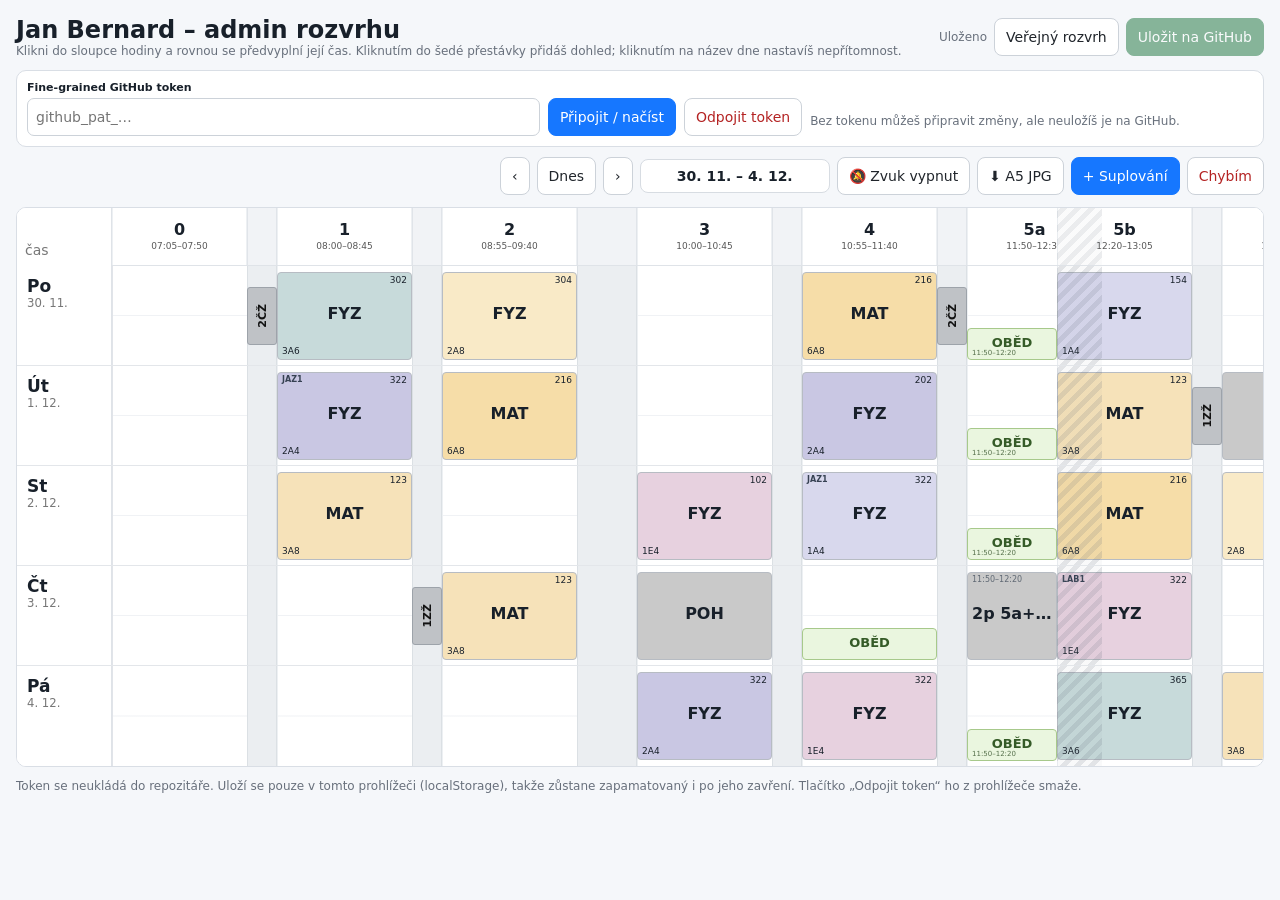
==== commit f0412410: "Admin: tlačítko export A5 JPG" ====
--- a/admin.html
+++ b/admin.html
@@ -1,4 +1,4 @@
-<!doctype html><html lang="cs"><head><meta charset="utf-8"><meta name="viewport" content="width=device-width,initial-scale=1"><title>Admin rozvrhu</title><link rel="stylesheet" href="style.css?v=20261015-timeaxis2"></head><body class="admin"><div class="app"><div class="top"><div><h1 id="pageTitle">Admin rozvrhu</h1><div class="sub">Klikni do sloupce hodiny a rovnou se předvyplní její čas. Kliknutím do šedé přestávky přidáš dohled; kliknutím na název dne nastavíš nepřítomnost.</div></div><div class="controls"><span id="dirty" class="sub">Uloženo</span><a class="btn" href="index.html">Veřejný rozvrh</a><button class="btn green" id="saveGitHub" disabled>Uložit na GitHub</button></div></div><div class="adminbox"><div class="field"><label>Fine-grained GitHub token</label><input type="password" id="tokenInput" placeholder="github_pat_…" autocomplete="off"></div><button class="btn primary" id="connect">Připojit / načíst</button><button class="btn red" id="disconnect">Odpojit token</button><span class="status" id="tokenState"></span></div><div class="notice" id="notice"></div><div class="top"><span></span><div class="controls"><button class="btn" id="prevWeek">‹</button><button class="btn" id="todayBtn">Dnes</button><button class="btn" id="nextWeek">›</button><span class="week" id="weekLabel"></span><button class="btn alertToggle" id="alertToggle" type="button">🔕 Zvuk</button><button class="btn primary" id="addSub">+ Suplování</button><button class="btn red" id="addAbs">Chybím</button></div></div><div class="shell"><div class="sched"><div style="position:relative"><div class="corner">čas</div><div class="head" id="timeHeader"></div></div><div id="days"></div></div></div><p class="hint">Token se neukládá do repozitáře. Uloží se pouze v tomto prohlížeči (localStorage), takže zůstane zapamatovaný i po jeho zavření. Tlačítko „Odpojit token“ ho z prohlížeče smaže.</p></div>
+<!doctype html><html lang="cs"><head><meta charset="utf-8"><meta name="viewport" content="width=device-width,initial-scale=1"><title>Admin rozvrhu</title><link rel="stylesheet" href="style.css?v=20261015-timeaxis2"></head><body class="admin"><div class="app"><div class="top"><div><h1 id="pageTitle">Admin rozvrhu</h1><div class="sub">Klikni do sloupce hodiny a rovnou se předvyplní její čas. Kliknutím do šedé přestávky přidáš dohled; kliknutím na název dne nastavíš nepřítomnost.</div></div><div class="controls"><span id="dirty" class="sub">Uloženo</span><a class="btn" href="index.html">Veřejný rozvrh</a><button class="btn green" id="saveGitHub" disabled>Uložit na GitHub</button></div></div><div class="adminbox"><div class="field"><label>Fine-grained GitHub token</label><input type="password" id="tokenInput" placeholder="github_pat_…" autocomplete="off"></div><button class="btn primary" id="connect">Připojit / načíst</button><button class="btn red" id="disconnect">Odpojit token</button><span class="status" id="tokenState"></span></div><div class="notice" id="notice"></div><div class="top"><span></span><div class="controls"><button class="btn" id="prevWeek">‹</button><button class="btn" id="todayBtn">Dnes</button><button class="btn" id="nextWeek">›</button><span class="week" id="weekLabel"></span><button class="btn alertToggle" id="alertToggle" type="button">🔕 Zvuk</button><button class="btn" id="exportJpg" type="button">⬇ A5 JPG</button><button class="btn primary" id="addSub">+ Suplování</button><button class="btn red" id="addAbs">Chybím</button></div></div><div class="shell"><div class="sched"><div style="position:relative"><div class="corner">čas</div><div class="head" id="timeHeader"></div></div><div id="days"></div></div></div><p class="hint">Token se neukládá do repozitáře. Uloží se pouze v tomto prohlížeči (localStorage), takže zůstane zapamatovaný i po jeho zavření. Tlačítko „Odpojit token“ ho z prohlížeče smaže.</p></div>
 <dialog id="dlg"><div class="modal"><h2 id="dlgTitle">Upravit</h2><div class="form"><div class="field full"><label>Stav</label><select id="fStatus"><option value="normal">Běžná hodina / změna</option><option value="cancelled">Hodina odpadá</option></select></div><div class="field"><label>Datum</label><input type="date" id="fDate"></div><div class="field"><label>Předmět</label><input id="fSubject"></div><div class="field"><label>Třída</label><input id="fClass"></div><div class="field"><label>Učebna / místo dohledu</label><input id="fRoom"></div><div class="field"><label>Od</label><input type="time" id="fStart"></div><div class="field"><label>Do</label><input type="time" id="fEnd"></div><div class="field full"><label class="checkline"><input type="checkbox" id="fTest"> <span>Test / písemka</span></label></div><div class="field full"><label>Poznámka</label><textarea id="fNote"></textarea></div></div><div class="actions"><button class="btn red hidden" id="del">Smazat</button><span></span><div><button class="btn" onclick="dlg.close()">Zrušit</button> <button class="btn primary" id="saveLesson">Použít změnu</button></div></div></div></dialog>
 <dialog id="adlg"><div class="modal"><h2>Nepřítomnost</h2><div class="field"><label>Datum</label><input type="date" id="aDate"></div><br><div class="field"><label>Poznámka</label><input id="aNote" placeholder="školení, nemoc…"></div><div class="actions"><button class="btn red hidden" id="adel">Zrušit nepřítomnost</button><div><button class="btn" onclick="adlg.close()">Zavřít</button> <button class="btn primary" id="asave">Použít</button></div></div></div></dialog>
-<script src="common.js?v=20261015-timeaxis2"></script><script src="admin.js?v=20261008-alert2"></script></body></html>
+<script src="common.js?v=20261015-a5jpg1"></script><script src="admin.js?v=20261008-alert2"></script></body></html>
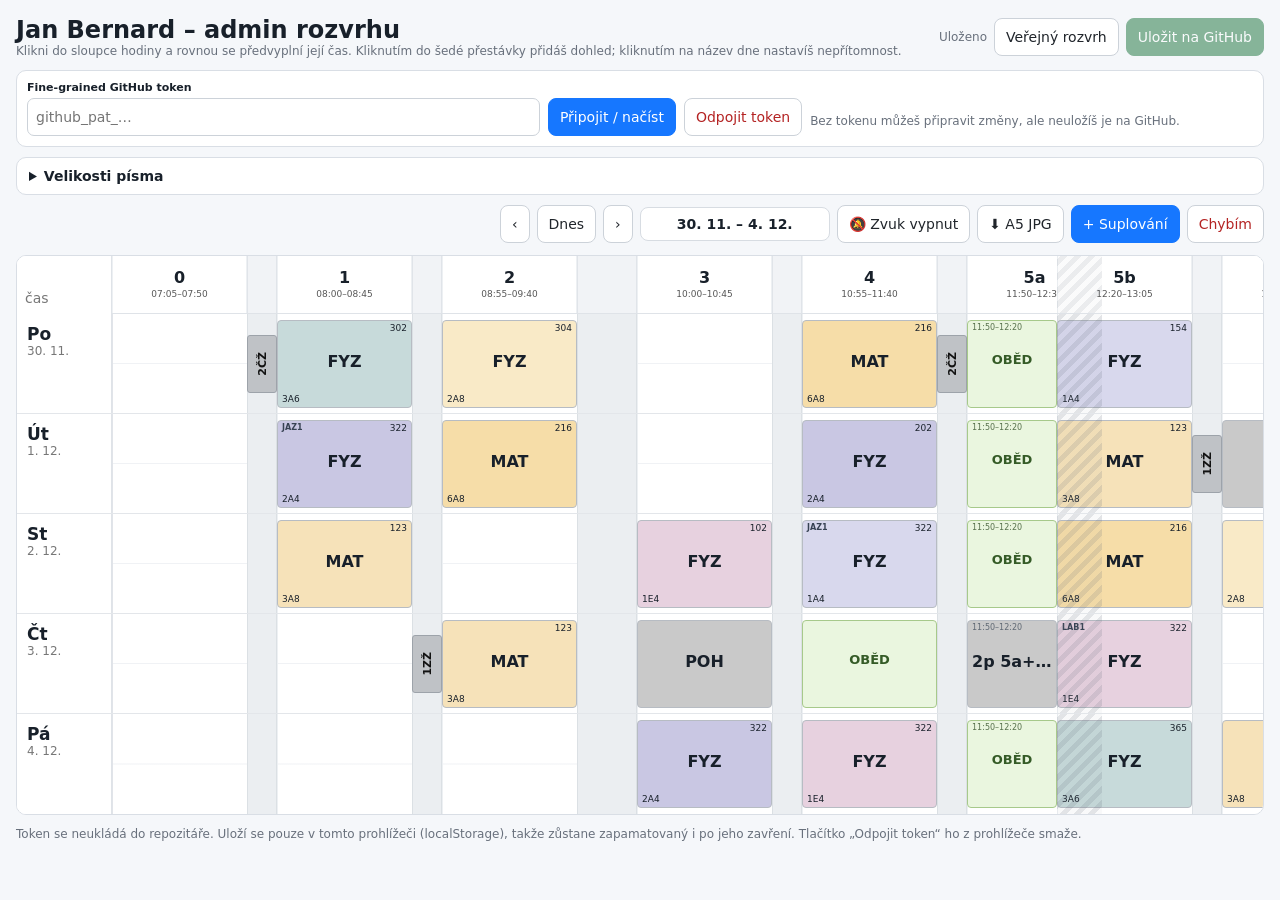
==== commit 1f6a73d8: "Admin: panel pro velikosti písma" ====
--- a/admin.html
+++ b/admin.html
@@ -1,4 +1,20 @@
-<!doctype html><html lang="cs"><head><meta charset="utf-8"><meta name="viewport" content="width=device-width,initial-scale=1"><title>Admin rozvrhu</title><link rel="stylesheet" href="style.css?v=20261015-timeaxis2"></head><body class="admin"><div class="app"><div class="top"><div><h1 id="pageTitle">Admin rozvrhu</h1><div class="sub">Klikni do sloupce hodiny a rovnou se předvyplní její čas. Kliknutím do šedé přestávky přidáš dohled; kliknutím na název dne nastavíš nepřítomnost.</div></div><div class="controls"><span id="dirty" class="sub">Uloženo</span><a class="btn" href="index.html">Veřejný rozvrh</a><button class="btn green" id="saveGitHub" disabled>Uložit na GitHub</button></div></div><div class="adminbox"><div class="field"><label>Fine-grained GitHub token</label><input type="password" id="tokenInput" placeholder="github_pat_…" autocomplete="off"></div><button class="btn primary" id="connect">Připojit / načíst</button><button class="btn red" id="disconnect">Odpojit token</button><span class="status" id="tokenState"></span></div><div class="notice" id="notice"></div><div class="top"><span></span><div class="controls"><button class="btn" id="prevWeek">‹</button><button class="btn" id="todayBtn">Dnes</button><button class="btn" id="nextWeek">›</button><span class="week" id="weekLabel"></span><button class="btn alertToggle" id="alertToggle" type="button">🔕 Zvuk</button><button class="btn" id="exportJpg" type="button">⬇ A5 JPG</button><button class="btn primary" id="addSub">+ Suplování</button><button class="btn red" id="addAbs">Chybím</button></div></div><div class="shell"><div class="sched"><div style="position:relative"><div class="corner">čas</div><div class="head" id="timeHeader"></div></div><div id="days"></div></div></div><p class="hint">Token se neukládá do repozitáře. Uloží se pouze v tomto prohlížeči (localStorage), takže zůstane zapamatovaný i po jeho zavření. Tlačítko „Odpojit token“ ho z prohlížeče smaže.</p></div>
+<!doctype html><html lang="cs"><head><meta charset="utf-8"><meta name="viewport" content="width=device-width,initial-scale=1"><title>Admin rozvrhu</title><link rel="stylesheet" href="style.css?v=20261015-fonts-lunch1"></head><body class="admin"><div class="app"><div class="top"><div><h1 id="pageTitle">Admin rozvrhu</h1><div class="sub">Klikni do sloupce hodiny a rovnou se předvyplní její čas. Kliknutím do šedé přestávky přidáš dohled; kliknutím na název dne nastavíš nepřítomnost.</div></div><div class="controls"><span id="dirty" class="sub">Uloženo</span><a class="btn" href="index.html">Veřejný rozvrh</a><button class="btn green" id="saveGitHub" disabled>Uložit na GitHub</button></div></div><div class="adminbox"><div class="field"><label>Fine-grained GitHub token</label><input type="password" id="tokenInput" placeholder="github_pat_…" autocomplete="off"></div><button class="btn primary" id="connect">Připojit / načíst</button><button class="btn red" id="disconnect">Odpojit token</button><span class="status" id="tokenState"></span></div><div class="notice" id="notice"></div><details class="fontbox" id="fontSettings"><summary>Velikosti písma</summary><div class="fonthelp">Hodnoty jsou v px. Změna se hned ukáže v náhledu a použije se i pro export A5 JPG.</div><div class="fontgrid">
+<div class="fontitem"><label for="fsSubject">Předmět</label><input id="fsSubject" type="number" min="6" max="40" step="1"></div>
+<div class="fontitem"><label for="fsClass">Třída</label><input id="fsClass" type="number" min="6" max="40" step="1"></div>
+<div class="fontitem"><label for="fsRoom">Učebna</label><input id="fsRoom" type="number" min="6" max="40" step="1"></div>
+<div class="fontitem"><label for="fsNote">Poznámka</label><input id="fsNote" type="number" min="6" max="40" step="1"></div>
+<div class="fontitem"><label for="fsCycle">JAZ / LAB</label><input id="fsCycle" type="number" min="6" max="40" step="1"></div>
+<div class="fontitem"><label for="fsTest">TEST</label><input id="fsTest" type="number" min="6" max="40" step="1"></div>
+<div class="fontitem"><label for="fsEventTime">Čas v políčku</label><input id="fsEventTime" type="number" min="6" max="40" step="1"></div>
+<div class="fontitem"><label for="fsChange">ZMĚNA</label><input id="fsChange" type="number" min="6" max="40" step="1"></div>
+<div class="fontitem"><label for="fsPeriod">Číslo hodiny</label><input id="fsPeriod" type="number" min="6" max="40" step="1"></div>
+<div class="fontitem"><label for="fsPeriodTime">Čas hodiny</label><input id="fsPeriodTime" type="number" min="6" max="40" step="1"></div>
+<div class="fontitem"><label for="fsDay">Den</label><input id="fsDay" type="number" min="6" max="40" step="1"></div>
+<div class="fontitem"><label for="fsDate">Datum</label><input id="fsDate" type="number" min="6" max="40" step="1"></div>
+<div class="fontitem"><label for="fsDuty">Dohled</label><input id="fsDuty" type="number" min="6" max="40" step="1"></div>
+<div class="fontitem"><label for="fsLunch">Oběd</label><input id="fsLunch" type="number" min="6" max="40" step="1"></div>
+<div class="fontitem"><label for="fsAbsence">Nepřítomnost</label><input id="fsAbsence" type="number" min="6" max="40" step="1"></div>
+</div><div class="fontactions"><button class="btn" id="fontReset" type="button">Výchozí velikosti</button></div></details><div class="top"><span></span><div class="controls"><button class="btn" id="prevWeek">‹</button><button class="btn" id="todayBtn">Dnes</button><button class="btn" id="nextWeek">›</button><span class="week" id="weekLabel"></span><button class="btn alertToggle" id="alertToggle" type="button">🔕 Zvuk</button><button class="btn" id="exportJpg" type="button">⬇ A5 JPG</button><button class="btn primary" id="addSub">+ Suplování</button><button class="btn red" id="addAbs">Chybím</button></div></div><div class="shell"><div class="sched"><div style="position:relative"><div class="corner">čas</div><div class="head" id="timeHeader"></div></div><div id="days"></div></div></div><p class="hint">Token se neukládá do repozitáře. Uloží se pouze v tomto prohlížeči (localStorage), takže zůstane zapamatovaný i po jeho zavření. Tlačítko „Odpojit token“ ho z prohlížeče smaže.</p></div>
 <dialog id="dlg"><div class="modal"><h2 id="dlgTitle">Upravit</h2><div class="form"><div class="field full"><label>Stav</label><select id="fStatus"><option value="normal">Běžná hodina / změna</option><option value="cancelled">Hodina odpadá</option></select></div><div class="field"><label>Datum</label><input type="date" id="fDate"></div><div class="field"><label>Předmět</label><input id="fSubject"></div><div class="field"><label>Třída</label><input id="fClass"></div><div class="field"><label>Učebna / místo dohledu</label><input id="fRoom"></div><div class="field"><label>Od</label><input type="time" id="fStart"></div><div class="field"><label>Do</label><input type="time" id="fEnd"></div><div class="field full"><label class="checkline"><input type="checkbox" id="fTest"> <span>Test / písemka</span></label></div><div class="field full"><label>Poznámka</label><textarea id="fNote"></textarea></div></div><div class="actions"><button class="btn red hidden" id="del">Smazat</button><span></span><div><button class="btn" onclick="dlg.close()">Zrušit</button> <button class="btn primary" id="saveLesson">Použít změnu</button></div></div></div></dialog>
 <dialog id="adlg"><div class="modal"><h2>Nepřítomnost</h2><div class="field"><label>Datum</label><input type="date" id="aDate"></div><br><div class="field"><label>Poznámka</label><input id="aNote" placeholder="školení, nemoc…"></div><div class="actions"><button class="btn red hidden" id="adel">Zrušit nepřítomnost</button><div><button class="btn" onclick="adlg.close()">Zavřít</button> <button class="btn primary" id="asave">Použít</button></div></div></div></dialog>
-<script src="common.js?v=20261015-a5jpg1"></script><script src="admin.js?v=20261008-alert2"></script></body></html>
+<script src="common.js?v=20261015-fonts-lunch1"></script><script src="admin.js?v=20261015-fonts-lunch1"></script></body></html>
--- a/style.css
+++ b/style.css
@@ -1,4 +1,4 @@
-:root{--day-w:95px;--row-h:100px}
+:root{--day-w:95px;--row-h:100px;--fs-subject:16px;--fs-class:9px;--fs-room:9px;--fs-note:9px;--fs-cycle:8px;--fs-test:8px;--fs-etime:8px;--fs-change:8px;--fs-period:16px;--fs-period-time:9px;--fs-day:17px;--fs-date:12px;--fs-duty:11px;--fs-lunch:13px;--fs-absence:14px}
 *{box-sizing:border-box}
 html{-webkit-text-size-adjust:100%}
 body{margin:0;background:#f5f7fa;color:#18202a;font:14px system-ui,-apple-system,Segoe UI,Arial;overscroll-behavior-y:none}
@@ -19,16 +19,16 @@
 .sched>div:first-child{display:flex;position:relative;background:#fff}
 .corner{position:sticky;left:0;flex:0 0 var(--day-w);width:var(--day-w);height:58px;border-right:1px solid #dfe3e8;padding:34px 8px 0;color:#777;z-index:30;background:#fff}
 .head{display:grid;position:relative;flex:1 0 auto;height:58px;border-bottom:1px solid #dfe3e8;background:#fff;z-index:10}
-.periodCell{display:flex;flex-direction:column;align-items:center;justify-content:center;border-left:1px solid #edf0f3;border-right:1px solid #edf0f3;white-space:nowrap}.periodCell b{font-size:16px;line-height:1.05}.periodCell small{font-size:9px;color:#555;margin-top:2px}
+.periodCell{display:flex;flex-direction:column;align-items:center;justify-content:center;border-left:1px solid #edf0f3;border-right:1px solid #edf0f3;white-space:nowrap}.periodCell b{font-size:var(--fs-period);line-height:1.05}.periodCell small{font-size:var(--fs-period-time);color:#555;margin-top:2px}
 .breakCell{background:#f1f3f6;border-left:1px solid #e0e4e9;border-right:1px solid #e0e4e9}
 .row{position:relative;height:var(--row-h);border-bottom:1px solid #e3e6ea;background:#fff}.row:last-child{border-bottom:0}.row.today{background:#fbfdff}
-.day{position:sticky;left:0;top:0;width:var(--day-w);height:100%;z-index:25;background:#fff;border-right:1px solid #dfe3e8;padding:10px;box-shadow:1px 0 0 rgba(223,227,232,.9)}.day b{font-size:17px}.day small{display:block;color:#777}.today .day{background:#eef6ff;box-shadow:inset -3px 0 #1677ff,1px 0 0 #dfe3e8}.admin .day{cursor:pointer}
+.day{position:sticky;left:0;top:0;width:var(--day-w);height:100%;z-index:25;background:#fff;border-right:1px solid #dfe3e8;padding:10px;box-shadow:1px 0 0 rgba(223,227,232,.9)}.day b{font-size:var(--fs-day)}.day small{display:block;color:#777;font-size:var(--fs-date)}.today .day{background:#eef6ff;box-shadow:inset -3px 0 #1677ff,1px 0 0 #dfe3e8}.admin .day{cursor:pointer}
 .track{position:absolute;left:var(--day-w);right:0;top:0;bottom:0;display:grid;align-items:stretch;overflow:hidden}.track:before{content:"";position:absolute;inset:0;pointer-events:none;background:linear-gradient(to bottom,transparent 0,transparent 49%,rgba(230,233,238,.6) 50%,transparent 51%)}
 .slotHit{grid-row:1;border:0;padding:0;margin:0;background:transparent;z-index:1;min-width:0}.admin .slotHit{cursor:pointer}.admin .periodHit:hover{background:rgba(22,119,255,.055)}.admin .breakHit{background:rgba(130,138,150,.055)}.admin .breakHit:hover{background:rgba(130,138,150,.16)}
-.lesson{grid-row:1;position:relative;height:88px;align-self:center;margin:0 2px;border:1px solid #b7bcc3;border-radius:4px;overflow:hidden;z-index:2;min-width:0;user-select:none}.admin .lesson{cursor:pointer}.lesson .cycleTag{position:absolute;left:4px;top:2px;font-size:8px;font-weight:700;color:#364152}.lesson .room{position:absolute;right:4px;top:2px;font-size:9px}.lesson .testmark{position:absolute;left:50%;top:2px;transform:translateX(-50%);font-size:8px;font-weight:800;line-height:1.25;color:#a61c1c;background:#fff0f0;border:1px solid #e2a0a0;border-radius:4px;padding:1px 4px;letter-spacing:.02em}.lesson .etime{position:absolute;left:4px;top:2px;font-size:8px;color:#5f6873}.lesson .subj{position:absolute;top:31px;left:4px;right:4px;text-align:center;font-size:16px;font-weight:600;white-space:nowrap;overflow:hidden;text-overflow:ellipsis}.lesson .cls{position:absolute;left:4px;bottom:3px;font-size:9px}.lesson .note{position:absolute;left:4px;right:4px;bottom:16px;text-align:center;font-size:9px;color:#555;white-space:nowrap;overflow:hidden;text-overflow:ellipsis}
-.lesson.lunch{height:32px;align-self:end;margin-bottom:5px;z-index:1;background:#eaf6df!important;border-color:#a7c98b}.lesson.lunch .subj{top:6px;font-size:13px;font-weight:700;color:#355b27}.lesson.lunch .etime{top:auto;bottom:2px;left:4px;font-size:7px;color:#55704b}.lesson.lunch .room,.lesson.lunch .cls,.lesson.lunch .note,.lesson.lunch .cycleTag,.lesson.lunch .testmark{display:none}.lesson.changed:after,.duty.changed:after{content:'ZMĚNA';position:absolute;left:3px;top:2px;font-size:8px;font-weight:700;background:#ffefad;padding:1px 3px;border-radius:2px}.lesson.cancelled{background:repeating-linear-gradient(-45deg,#f6d2d2,#f6d2d2 7px,#fff0f0 7px,#fff0f0 14px)!important}.lesson.cancelled .subj{text-decoration:line-through}.lesson.now{outline:3px solid #1677ff;outline-offset:-1px}
-.duty{grid-row:1;position:relative;z-index:4;align-self:center;height:58px;margin:0 1px;border:1px solid #9da3aa;border-radius:3px;background:#bfc2c6;color:#111;display:flex;align-items:center;justify-content:center;overflow:hidden;cursor:default;user-select:none}.admin .duty{cursor:pointer}.duty span{writing-mode:vertical-rl;transform:rotate(180deg);font-size:11px;font-weight:650;white-space:nowrap}.duty.cancelled{opacity:.45;text-decoration:line-through}.duty.now{outline:3px solid #1677ff;outline-offset:-1px}
-.absence{display:none;position:absolute;left:0;right:0;top:30px;height:40px;z-index:12;border:2px solid #c62828;background:#ffededee;align-items:center;justify-content:center;color:#a61c1c;font-weight:800}.absent .lesson,.absent .duty{opacity:.25}.absent .absence{display:flex}
+.lesson{grid-row:1;position:relative;height:88px;align-self:center;margin:0 2px;border:1px solid #b7bcc3;border-radius:4px;overflow:hidden;z-index:2;min-width:0;user-select:none}.admin .lesson{cursor:pointer}.lesson .cycleTag{position:absolute;left:4px;top:2px;font-size:var(--fs-cycle);font-weight:700;color:#364152}.lesson .room{position:absolute;right:4px;top:2px;font-size:var(--fs-room)}.lesson .testmark{position:absolute;left:50%;top:2px;transform:translateX(-50%);font-size:var(--fs-test);font-weight:800;line-height:1.25;color:#a61c1c;background:#fff0f0;border:1px solid #e2a0a0;border-radius:4px;padding:1px 4px;letter-spacing:.02em}.lesson .etime{position:absolute;left:4px;top:2px;font-size:var(--fs-etime);color:#5f6873}.lesson .subj{position:absolute;top:31px;left:4px;right:4px;text-align:center;font-size:var(--fs-subject);font-weight:600;white-space:nowrap;overflow:hidden;text-overflow:ellipsis}.lesson .cls{position:absolute;left:4px;bottom:3px;font-size:var(--fs-class)}.lesson .note{position:absolute;left:4px;right:4px;bottom:16px;text-align:center;font-size:var(--fs-note);color:#555;white-space:nowrap;overflow:hidden;text-overflow:ellipsis}
+.lesson.lunch{height:88px;align-self:center;margin:0;z-index:5;background:#eaf6df!important;border-color:#a7c98b}.lesson.lunch .subj{top:31px;font-size:var(--fs-lunch);font-weight:700;color:#355b27}.lesson.lunch .etime{top:2px;bottom:auto;left:4px;font-size:var(--fs-etime);color:#55704b}.lesson.lunch .room,.lesson.lunch .cls,.lesson.lunch .note,.lesson.lunch .cycleTag,.lesson.lunch .testmark{display:none}.lesson.changed:after,.duty.changed:after{content:'ZMĚNA';position:absolute;left:3px;top:2px;font-size:var(--fs-change);font-weight:700;background:#ffefad;padding:1px 3px;border-radius:2px}.lesson.cancelled{background:repeating-linear-gradient(-45deg,#f6d2d2,#f6d2d2 7px,#fff0f0 7px,#fff0f0 14px)!important}.lesson.cancelled .subj{text-decoration:line-through}.lesson.now{outline:3px solid #1677ff;outline-offset:-1px}
+.duty{grid-row:1;position:relative;z-index:4;align-self:center;height:58px;margin:0 1px;border:1px solid #9da3aa;border-radius:3px;background:#bfc2c6;color:#111;display:flex;align-items:center;justify-content:center;overflow:hidden;cursor:default;user-select:none}.admin .duty{cursor:pointer}.duty span{writing-mode:vertical-rl;transform:rotate(180deg);font-size:var(--fs-duty);font-weight:650;white-space:nowrap}.duty.cancelled{opacity:.45;text-decoration:line-through}.duty.now{outline:3px solid #1677ff;outline-offset:-1px}
+.absence{display:none;position:absolute;left:0;right:0;top:30px;height:40px;z-index:12;font-size:var(--fs-absence);border:2px solid #c62828;background:#ffededee;align-items:center;justify-content:center;color:#a61c1c;font-weight:800}.absent .lesson,.absent .duty{opacity:.25}.absent .absence{display:flex}
 .line{display:none;grid-row:1;position:relative;z-index:15;pointer-events:none;width:100%;height:100%}.line:after{content:"";position:absolute;left:calc(var(--frac,0)*100%);top:0;bottom:0;width:2px;background:#e12626;box-shadow:0 0 0 1px #fff8}.line:before{content:attr(data-time);position:absolute;left:calc(var(--frac,0)*100% + 3px);top:2px;background:#e12626;color:#fff;padding:1px 4px;border-radius:3px;font-size:9px;white-space:nowrap}
 .field{display:flex;flex-direction:column;gap:4px}.field label{font-size:11px;font-weight:650}.checkline{display:flex;flex-direction:row!important;align-items:center;gap:8px;min-height:38px;padding:7px 9px;border:1px solid #d8dde3;border-radius:8px;background:#fafbfc;cursor:pointer}.checkline input{width:18px;height:18px;min-height:0!important;margin:0}.field input,.field select,.field textarea{border:1px solid #ccd2d9;border-radius:7px;padding:8px;min-height:38px}.field textarea{min-height:70px}
 dialog{border:0;border-radius:12px;padding:0;width:min(510px,calc(100% - 24px));box-shadow:0 20px 60px #0005}dialog::backdrop{background:#1116}.modal{padding:16px}.form{display:grid;grid-template-columns:1fr 1fr;gap:9px}.full{grid-column:1/-1}.actions{display:flex;justify-content:space-between;gap:8px;margin-top:14px}.hidden{display:none!important}
@@ -57,14 +57,14 @@
   .shell{margin-inline:-1px;border-radius:8px;scrollbar-width:thin}
   .corner{height:52px;padding:30px 7px 0;font-size:10px}
   .head{height:52px}
-  .periodCell b{font-size:15px}.periodCell small{font-size:8px;margin-top:1px}
-  .day{padding:8px 6px}.day b{font-size:15px}.day small{font-size:10px;margin-top:2px}
+  .periodCell b{font-size:calc(var(--fs-period)*.94)}.periodCell small{font-size:calc(var(--fs-period-time)*.89);margin-top:1px}
+  .day{padding:8px 6px}.day b{font-size:calc(var(--fs-day)*.88)}.day small{font-size:calc(var(--fs-date)*.83);margin-top:2px}
   .lesson{height:74px;margin:0 1px;border-radius:5px}
-  .lesson.lunch{height:30px;margin-bottom:4px}.lesson.lunch .subj{top:5px;font-size:12px}.lesson.lunch .etime{font-size:7px}
-  .lesson .subj{top:25px;font-size:14px}.lesson .cycleTag{font-size:7px}.lesson .room{font-size:8px}.lesson .testmark{font-size:7px;padding:1px 3px}.lesson .etime{font-size:7px}.lesson .cls{font-size:8px}.lesson .note{bottom:14px;font-size:8px}
-  .lesson.changed:after,.duty.changed:after{font-size:7px}
-  .duty{height:54px;min-width:30px}.duty span{font-size:10px}
-  .absence{top:24px;height:38px;font-size:12px;left:2px;right:2px}
+  .lesson.lunch{height:74px;margin:0}.lesson.lunch .subj{top:25px;font-size:calc(var(--fs-lunch)*.88)}.lesson.lunch .etime{font-size:calc(var(--fs-etime)*.88)}
+  .lesson .subj{top:25px;font-size:calc(var(--fs-subject)*.88)}.lesson .cycleTag{font-size:calc(var(--fs-cycle)*.88)}.lesson .room{font-size:calc(var(--fs-room)*.89)}.lesson .testmark{font-size:calc(var(--fs-test)*.88);padding:1px 3px}.lesson .etime{font-size:calc(var(--fs-etime)*.88)}.lesson .cls{font-size:calc(var(--fs-class)*.89)}.lesson .note{bottom:14px;font-size:calc(var(--fs-note)*.89)}
+  .lesson.changed:after,.duty.changed:after{font-size:calc(var(--fs-change)*.88)}
+  .duty{height:54px;min-width:30px}.duty span{font-size:calc(var(--fs-duty)*.91)}
+  .absence{top:24px;height:38px;font-size:calc(var(--fs-absence)*.86);left:2px;right:2px}
   .line:before{font-size:8px;top:1px}
   .admin .periodHit:active{background:rgba(22,119,255,.12)}.admin .breakHit:active{background:rgba(130,138,150,.22)}
   dialog{width:100%;max-width:none;margin:auto 0 0 0;border-radius:16px 16px 0 0;max-height:92dvh;overflow:auto}
@@ -106,7 +106,7 @@
 .timeGuide{position:absolute;top:0;bottom:0;width:1px;background:#edf0f3;z-index:0;pointer-events:none}
 .slotHit{position:absolute;top:0;bottom:0;height:100%}
 .lesson{position:absolute;top:6px;margin:0;height:88px;z-index:5}
-.lesson.lunch{top:auto;bottom:5px;margin:0;height:32px}
+.lesson.lunch{top:6px;bottom:auto;margin:0;height:88px}
 .duty{position:absolute;top:21px;margin:0;height:58px;z-index:7}
 .overlapBand{position:absolute;top:0;bottom:0;pointer-events:none;z-index:6;background:repeating-linear-gradient(-45deg,rgba(95,105,120,.04) 0,rgba(95,105,120,.04) 5px,rgba(95,105,120,.18) 5px,rgba(95,105,120,.18) 10px)}
 .overlapHeader{z-index:8;opacity:.7}
@@ -116,6 +116,17 @@
 .absence{left:0;right:0}
 @media(max-width:700px){
   .lesson{top:6px;height:74px}
-  .lesson.lunch{top:auto;bottom:4px;height:30px}
+  .lesson.lunch{top:6px;bottom:auto;height:74px}
   .duty{top:16px;height:54px}
 }
+
+.fontbox{background:#fff;border:1px solid #d9dee5;border-radius:10px;padding:10px 12px;margin-bottom:10px}
+.fontbox summary{cursor:pointer;font-weight:700;user-select:none}
+.fontbox .fonthelp{color:#68707c;font-size:11px;margin:6px 0 10px}
+.fontgrid{display:grid;grid-template-columns:repeat(5,minmax(120px,1fr));gap:8px}
+.fontitem{display:flex;align-items:center;justify-content:space-between;gap:8px;border:1px solid #e1e5ea;border-radius:8px;padding:7px 8px;background:#fafbfc}
+.fontitem label{font-size:11px;font-weight:650}
+.fontitem input{width:62px;min-height:34px;border:1px solid #ccd2d9;border-radius:7px;padding:5px 6px;text-align:center}
+.fontactions{display:flex;justify-content:flex-end;margin-top:9px}
+@media(max-width:900px){.fontgrid{grid-template-columns:repeat(3,minmax(115px,1fr))}}
+@media(max-width:600px){.fontgrid{grid-template-columns:repeat(2,minmax(110px,1fr))}.fontitem input{width:58px}}
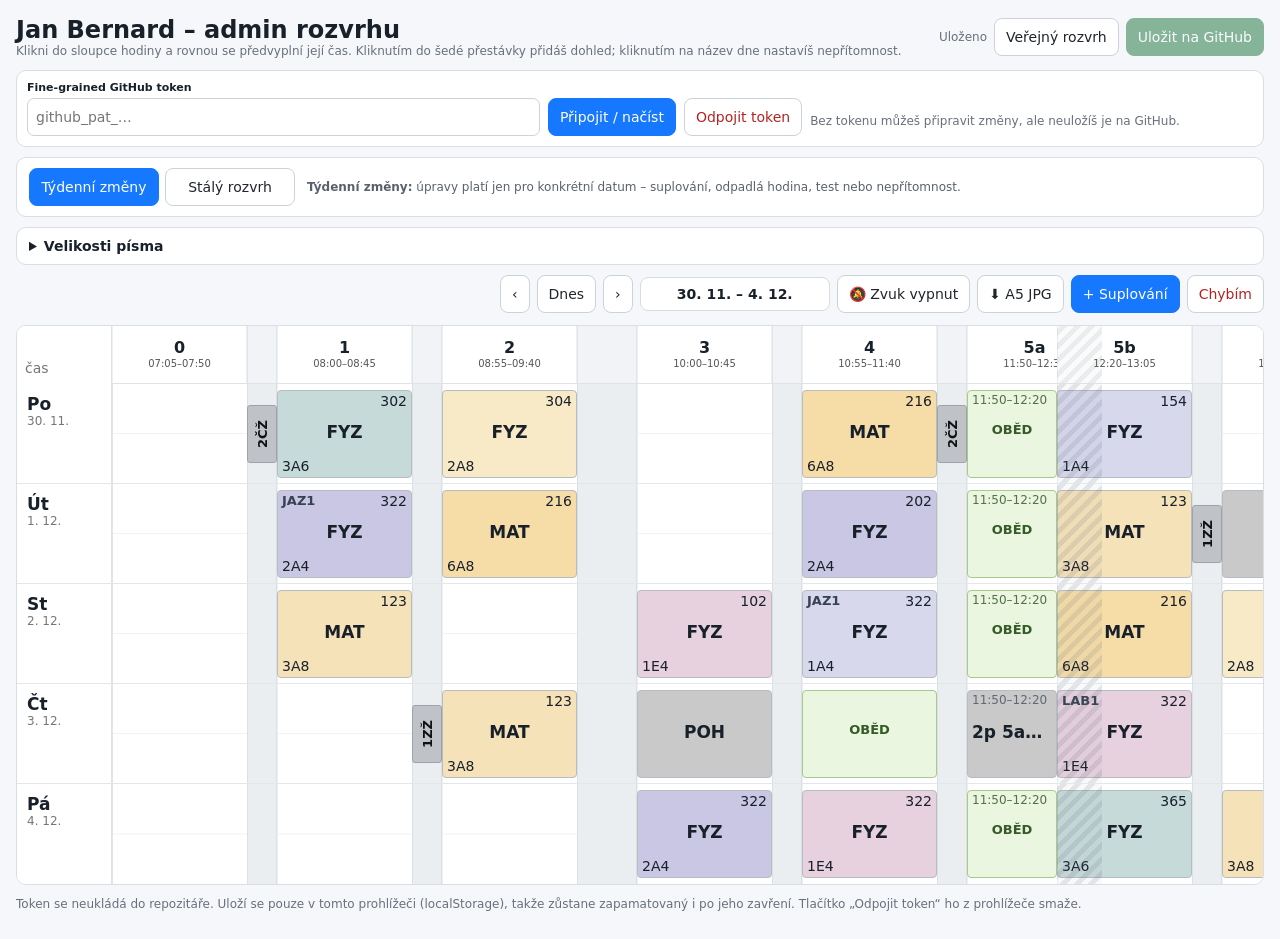
==== commit 8348dfda: "Admin: editor stálého rozvrhu" ====
--- a/admin.html
+++ b/admin.html
@@ -1,4 +1,4 @@
-<!doctype html><html lang="cs"><head><meta charset="utf-8"><meta name="viewport" content="width=device-width,initial-scale=1"><title>Admin rozvrhu</title><link rel="stylesheet" href="style.css?v=20261015-fonts-lunch1"></head><body class="admin"><div class="app"><div class="top"><div><h1 id="pageTitle">Admin rozvrhu</h1><div class="sub">Klikni do sloupce hodiny a rovnou se předvyplní její čas. Kliknutím do šedé přestávky přidáš dohled; kliknutím na název dne nastavíš nepřítomnost.</div></div><div class="controls"><span id="dirty" class="sub">Uloženo</span><a class="btn" href="index.html">Veřejný rozvrh</a><button class="btn green" id="saveGitHub" disabled>Uložit na GitHub</button></div></div><div class="adminbox"><div class="field"><label>Fine-grained GitHub token</label><input type="password" id="tokenInput" placeholder="github_pat_…" autocomplete="off"></div><button class="btn primary" id="connect">Připojit / načíst</button><button class="btn red" id="disconnect">Odpojit token</button><span class="status" id="tokenState"></span></div><div class="notice" id="notice"></div><details class="fontbox" id="fontSettings"><summary>Velikosti písma</summary><div class="fonthelp">Hodnoty jsou v px. Změna se hned ukáže v náhledu a použije se i pro export A5 JPG.</div><div class="fontgrid">
+<!doctype html><html lang="cs"><head><meta charset="utf-8"><meta name="viewport" content="width=device-width,initial-scale=1"><title>Admin rozvrhu</title><link rel="stylesheet" href="style.css?v=20261015-permanent1"></head><body class="admin"><div class="app"><div class="top"><div><h1 id="pageTitle">Admin rozvrhu</h1><div class="sub">Klikni do sloupce hodiny a rovnou se předvyplní její čas. Kliknutím do šedé přestávky přidáš dohled; kliknutím na název dne nastavíš nepřítomnost.</div></div><div class="controls"><span id="dirty" class="sub">Uloženo</span><a class="btn" href="index.html">Veřejný rozvrh</a><button class="btn green" id="saveGitHub" disabled>Uložit na GitHub</button></div></div><div class="adminbox"><div class="field"><label>Fine-grained GitHub token</label><input type="password" id="tokenInput" placeholder="github_pat_…" autocomplete="off"></div><button class="btn primary" id="connect">Připojit / načíst</button><button class="btn red" id="disconnect">Odpojit token</button><span class="status" id="tokenState"></span></div><div class="notice" id="notice"></div><div class="editmodebox"><div class="editmodebuttons"><button class="btn primary" id="weeklyMode" type="button">Týdenní změny</button><button class="btn" id="baseMode" type="button">Stálý rozvrh</button></div><div class="modehelp" id="modeHelp"><b>Týdenní změny:</b> úpravy platí jen pro konkrétní datum – suplování, odpadlá hodina, test nebo nepřítomnost.</div></div><details class="fontbox" id="fontSettings"><summary>Velikosti písma</summary><div class="fonthelp">Hodnoty jsou v px. Změna se hned ukáže v náhledu a použije se i pro export A5 JPG.</div><div class="fontgrid">
 <div class="fontitem"><label for="fsSubject">Předmět</label><input id="fsSubject" type="number" min="6" max="40" step="1"></div>
 <div class="fontitem"><label for="fsClass">Třída</label><input id="fsClass" type="number" min="6" max="40" step="1"></div>
 <div class="fontitem"><label for="fsRoom">Učebna</label><input id="fsRoom" type="number" min="6" max="40" step="1"></div>
@@ -15,6 +15,6 @@
 <div class="fontitem"><label for="fsLunch">Oběd</label><input id="fsLunch" type="number" min="6" max="40" step="1"></div>
 <div class="fontitem"><label for="fsAbsence">Nepřítomnost</label><input id="fsAbsence" type="number" min="6" max="40" step="1"></div>
 </div><div class="fontactions"><button class="btn" id="fontReset" type="button">Výchozí velikosti</button></div></details><div class="top"><span></span><div class="controls"><button class="btn" id="prevWeek">‹</button><button class="btn" id="todayBtn">Dnes</button><button class="btn" id="nextWeek">›</button><span class="week" id="weekLabel"></span><button class="btn alertToggle" id="alertToggle" type="button">🔕 Zvuk</button><button class="btn" id="exportJpg" type="button">⬇ A5 JPG</button><button class="btn primary" id="addSub">+ Suplování</button><button class="btn red" id="addAbs">Chybím</button></div></div><div class="shell"><div class="sched"><div style="position:relative"><div class="corner">čas</div><div class="head" id="timeHeader"></div></div><div id="days"></div></div></div><p class="hint">Token se neukládá do repozitáře. Uloží se pouze v tomto prohlížeči (localStorage), takže zůstane zapamatovaný i po jeho zavření. Tlačítko „Odpojit token“ ho z prohlížeče smaže.</p></div>
-<dialog id="dlg"><div class="modal"><h2 id="dlgTitle">Upravit</h2><div class="form"><div class="field full"><label>Stav</label><select id="fStatus"><option value="normal">Běžná hodina / změna</option><option value="cancelled">Hodina odpadá</option></select></div><div class="field"><label>Datum</label><input type="date" id="fDate"></div><div class="field"><label>Předmět</label><input id="fSubject"></div><div class="field"><label>Třída</label><input id="fClass"></div><div class="field"><label>Učebna / místo dohledu</label><input id="fRoom"></div><div class="field"><label>Od</label><input type="time" id="fStart"></div><div class="field"><label>Do</label><input type="time" id="fEnd"></div><div class="field full"><label class="checkline"><input type="checkbox" id="fTest"> <span>Test / písemka</span></label></div><div class="field full"><label>Poznámka</label><textarea id="fNote"></textarea></div></div><div class="actions"><button class="btn red hidden" id="del">Smazat</button><span></span><div><button class="btn" onclick="dlg.close()">Zrušit</button> <button class="btn primary" id="saveLesson">Použít změnu</button></div></div></div></dialog>
+<dialog id="dlg"><div class="modal"><h2 id="dlgTitle">Upravit</h2><div class="form"><div class="field full"><label>Stav</label><select id="fStatus"><option value="normal">Běžná hodina / změna</option><option value="cancelled">Hodina odpadá</option></select></div><div class="field" id="dateField"><label>Datum</label><input type="date" id="fDate"></div><div class="field hidden" id="dayField"><label>Den týdne</label><select id="fDay"><option value="1">Pondělí</option><option value="2">Úterý</option><option value="3">Středa</option><option value="4">Čtvrtek</option><option value="5">Pátek</option></select></div><div class="field"><label>Předmět</label><input id="fSubject"></div><div class="field"><label>Třída</label><input id="fClass"></div><div class="field"><label>Učebna / místo dohledu</label><input id="fRoom"></div><div class="field"><label>Od</label><input type="time" id="fStart"></div><div class="field"><label>Do</label><input type="time" id="fEnd"></div><div class="field full hidden" id="cycleField"><label>Střídání týdne</label><select id="fCycle"><option value="">Bez střídání</option><option value="JAZ">JAZ1 / JAZ2</option><option value="LAB">LAB1 / LAB2</option></select></div><div class="field full"><label class="checkline"><input type="checkbox" id="fTest"> <span>Test / písemka</span></label></div><div class="field full"><label>Poznámka</label><textarea id="fNote"></textarea></div></div><div class="actions"><button class="btn red hidden" id="del">Smazat</button><span></span><div><button class="btn" onclick="dlg.close()">Zrušit</button> <button class="btn primary" id="saveLesson">Použít změnu</button></div></div></div></dialog>
 <dialog id="adlg"><div class="modal"><h2>Nepřítomnost</h2><div class="field"><label>Datum</label><input type="date" id="aDate"></div><br><div class="field"><label>Poznámka</label><input id="aNote" placeholder="školení, nemoc…"></div><div class="actions"><button class="btn red hidden" id="adel">Zrušit nepřítomnost</button><div><button class="btn" onclick="adlg.close()">Zavřít</button> <button class="btn primary" id="asave">Použít</button></div></div></div></dialog>
-<script src="common.js?v=20261015-fonts-lunch1"></script><script src="admin.js?v=20261015-fonts-lunch1"></script></body></html>
+<script src="common.js?v=20261015-permanent1"></script><script src="admin.js?v=20261015-permanent1"></script></body></html>
--- a/style.css
+++ b/style.css
@@ -130,3 +130,12 @@
 .fontactions{display:flex;justify-content:flex-end;margin-top:9px}
 @media(max-width:900px){.fontgrid{grid-template-columns:repeat(3,minmax(115px,1fr))}}
 @media(max-width:600px){.fontgrid{grid-template-columns:repeat(2,minmax(110px,1fr))}.fontitem input{width:58px}}
+
+.editmodebox{display:flex;align-items:center;gap:12px;flex-wrap:wrap;background:#fff;border:1px solid #d9dee5;border-radius:10px;padding:10px 12px;margin-bottom:10px}
+.editmodebuttons{display:flex;gap:6px;flex:0 0 auto}
+.editmodebuttons .btn{min-width:130px}
+.modehelp{font-size:12px;color:#59616d;flex:1 1 360px}
+#baseMode.permanentActive{background:#9b2c2c;border-color:#9b2c2c;color:#fff}
+.permanent-mode .shell{box-shadow:0 0 0 2px rgba(155,44,44,.18)}
+.permanent-mode .day{background:#fff8f8}
+@media(max-width:600px){.editmodebox{align-items:stretch}.editmodebuttons{width:100%}.editmodebuttons .btn{flex:1 1 50%;min-width:0}.modehelp{font-size:11px}}
